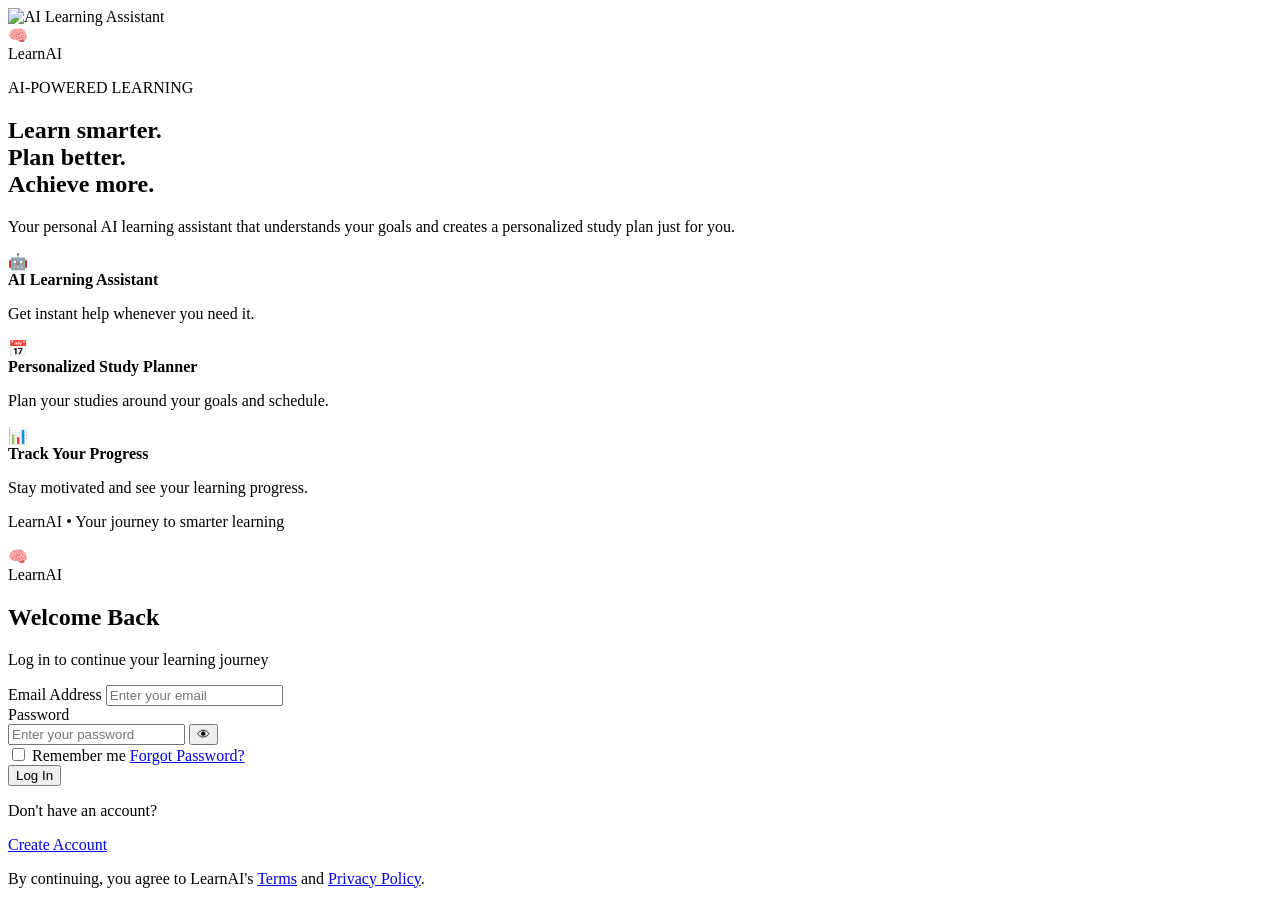
==== index.html @ 9902b04c "Frontend" ====
<!DOCTYPE html>
<html lang="en">

<head>

    <meta charset="UTF-8">

    <meta
        name="viewport"
        content="width=device-width, initial-scale=1.0"
    >

    <title>Login | LearnAI</title>

    <link rel="stylesheet" href="style.css">

</head>


<body>


<div class="login-page">


    <!-- =====================================
         LEFT IMAGE SECTION
    ====================================== -->

    <section class="image-section">


        <img
            src="images/ai-learning.jpg"
            alt="AI Learning Assistant"
            class="hero-image"
        >


        <!-- Image overlay -->

        <div class="image-overlay"></div>


        <!-- Content over image -->

        <div class="image-content">


            <!-- Logo -->

            <div class="brand">

                <div class="brand-icon">
                    🧠
                </div>

                <span>
                    Learn<span>AI</span>
                </span>

            </div>


            <!-- Main text -->

            <div class="hero-text">

                <p class="small-heading">
                    AI-POWERED LEARNING
                </p>


                <h1>

                    Learn smarter.
                    <br>

                    Plan better.
                    <br>

                    <span>Achieve more.</span>

                </h1>


                <p class="hero-description">

                    Your personal AI learning assistant
                    that understands your goals and creates
                    a personalized study plan just for you.

                </p>


                <!-- Features -->

                <div class="features">


                    <div class="feature">

                        <div class="feature-icon">
                            🤖
                        </div>

                        <div>

                            <strong>
                                AI Learning Assistant
                            </strong>

                            <p>
                                Get instant help whenever
                                you need it.
                            </p>

                        </div>

                    </div>



                    <div class="feature">

                        <div class="feature-icon">
                            📅
                        </div>

                        <div>

                            <strong>
                                Personalized Study Planner
                            </strong>

                            <p>
                                Plan your studies around
                                your goals and schedule.
                            </p>

                        </div>

                    </div>



                    <div class="feature">

                        <div class="feature-icon">
                            📊
                        </div>

                        <div>

                            <strong>
                                Track Your Progress
                            </strong>

                            <p>
                                Stay motivated and see
                                your learning progress.
                            </p>

                        </div>

                    </div>


                </div>

            </div>


            <!-- Bottom -->

            <p class="copyright">

                LearnAI • Your journey to smarter learning

            </p>


        </div>

    </section>



    <!-- =====================================
         RIGHT LOGIN SECTION
    ====================================== -->

    <section class="login-section">


        <div class="login-container">


            <!-- Mobile Logo -->

            <div class="mobile-brand">

                <div class="brand-icon">
                    🧠
                </div>

                <span>
                    Learn<span>AI</span>
                </span>

            </div>



            <!-- Heading -->

            <div class="login-heading">

                <h2>
                    Welcome Back
                </h2>


                <p>
                    Log in to continue your learning journey
                </p>

            </div>



            <!-- Login Form -->

            <form id="loginForm">


                <!-- EMAIL -->

                <div class="input-group">

                    <label for="loginEmail">
                        Email Address
                    </label>


                    <input
                        type="email"
                        id="loginEmail"
                        placeholder="Enter your email"
                        autocomplete="email"
                        required
                    >

                </div>



                <!-- PASSWORD -->

                <div class="input-group">

                    <label for="loginPassword">
                        Password
                    </label>


                    <div class="password-wrapper">

                        <input
                            type="password"
                            id="loginPassword"
                            placeholder="Enter your password"
                            autocomplete="current-password"
                            required
                        >


                        <button
                            type="button"
                            class="password-toggle"
                            onclick="togglePassword()"
                        >
                            👁
                        </button>

                    </div>

                </div>



                <!-- REMEMBER + FORGOT -->

                <div class="login-options">


                    <label class="remember">

                        <input
                            type="checkbox"
                            id="rememberMe"
                        >

                        <span>
                            Remember me
                        </span>

                    </label>


                    <a
                        href="forgot-password.html"
                        class="forgot-password"
                    >
                        Forgot Password?
                    </a>


                </div>



                <!-- LOGIN -->

                <button
                    type="submit"
                    class="login-button"
                >
                    Log In
                </button>


            </form>



            <!-- Message -->

            <div
                id="toast"
                class="toast"
            ></div>



            <!-- Register -->

            <div class="register-section">

                <p>
                    Don't have an account?
                </p>


                <a href="register.html">
                    Create Account
                </a>

            </div>



            <!-- Terms -->

            <p class="terms">

                By continuing, you agree to LearnAI's
                <a href="#">Terms</a>
                and
                <a href="#">Privacy Policy</a>.

            </p>


        </div>

    </section>


</div>



<script src="script.js"></script>

</body>

</html>
---- style.css ----
/* =========================================
   OR DIVIDER
========================================= */

.divider {

    display: flex;

    align-items: center;

    gap: 12px;

    margin: 24px 0;

}


.divider span {

    flex: 1;

    height: 1px;

    background: #e0e0e0;

}


.divider p {

    color: #8a8f94;

    font-size: 12px;

    font-weight: 600;

}


/* =========================================
   GOOGLE BUTTON
========================================= */

.google-btn {

    width: 100%;

    height: 52px;

    display: flex;

    align-items: center;

    justify-content: center;

    gap: 10px;

    border: 1px solid #d1d5db;

    border-radius: 5px;

    background: #ffffff;

    color: #2d2f31;

    font-size: 14px;

    font-weight: 600;

    cursor: pointer;

    transition: 0.2s;

}


.google-btn:hover {

    background: #f8f8f8;

    border-color: #aeb2b7;

}


.google-btn img {

    width: 20px;

    height: 20px;

}
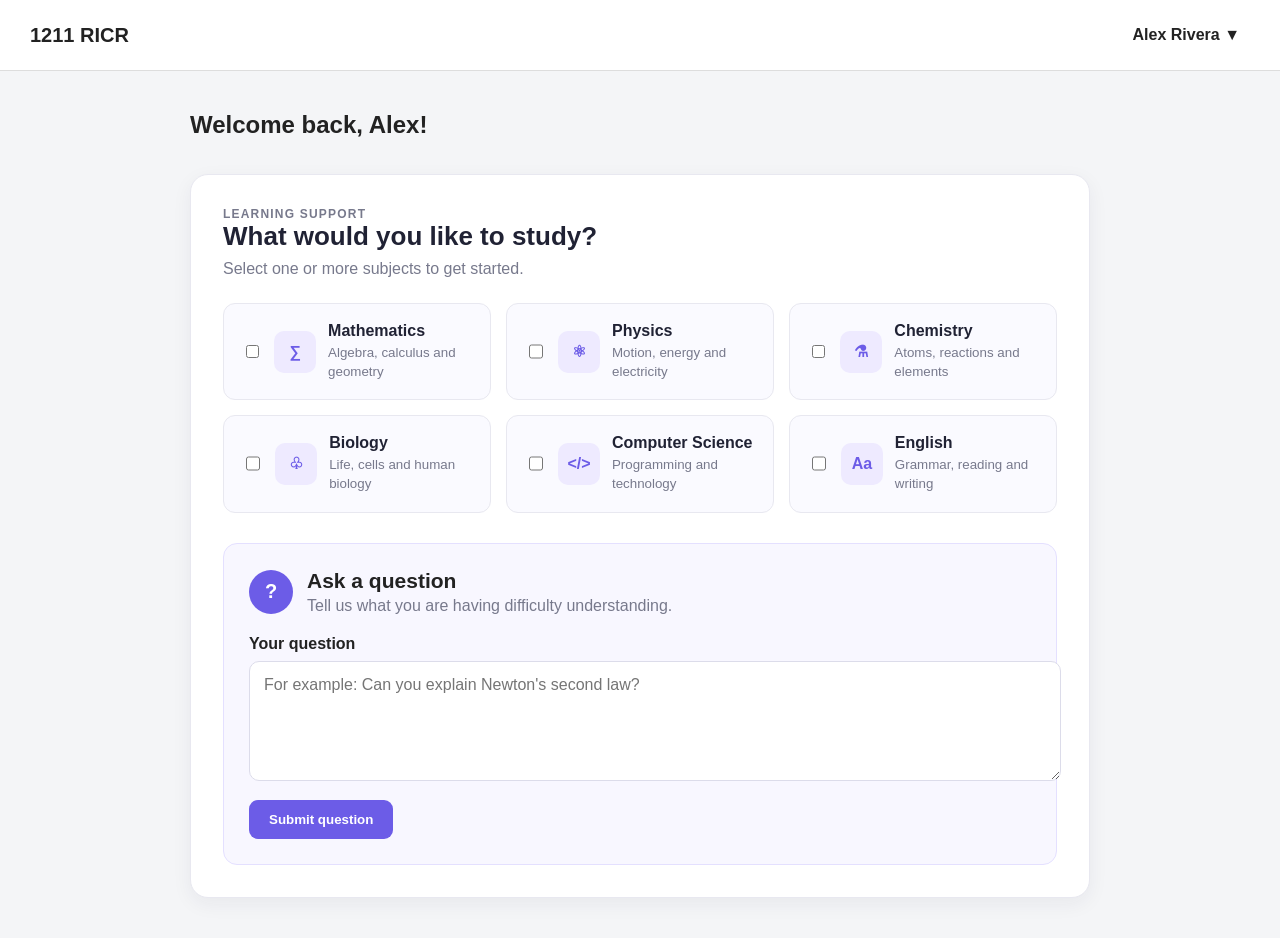
==== commit aa581510: "Add Dashboard" ====
--- a/index.html
+++ b/index.html
@@ -2,387 +2,130 @@
 <html lang="en">
 
 <head>
-
-    <meta charset="UTF-8">
-
-    <meta
-        name="viewport"
-        content="width=device-width, initial-scale=1.0"
-    >
-
-    <title>Login | LearnAI</title>
-
-    <link rel="stylesheet" href="style.css">
-
+  <meta charset="UTF-8">
+  <meta name="viewport" content="width=device-width, initial-scale=1.0">
+  <link rel="stylesheet" href="style.css">
+  <title>1211 RICR Dashboard</title>
 </head>
-
 
 <body>
 
+  <header>
+    <div class="logo">1211 RICR</div>
 
-<div class="login-page">
+    <details>
+      <summary>Alex Rivera ▼</summary>
 
+      <div class="profile-menu">
+        <a href="#">Add Profile</a>
+        <a href="#">Settings</a>
+        <a href="#">Log Out</a>
+      </div>
+    </details>
+  </header>
 
-    <!-- =====================================
-         LEFT IMAGE SECTION
-    ====================================== -->
+  <main>
+    <section class="welcome">
+      <h1>Welcome back, Alex!</h1>
+      <!-- <p>Here is a quick look at your team today.</p> -->
+    </section>
 
-    <section class="image-section">
+    <!-- Subject selection section -->
+    <section class="learning-section">
 
+      <div class="section-heading">
+        <p class="section-label">LEARNING SUPPORT</p>
+        <h2>What would you like to study?</h2>
+        <p>Select one or more subjects to get started.</p>
+      </div>
 
-        <img
-            src="images/ai-learning.jpg"
-            alt="AI Learning Assistant"
-            class="hero-image"
-        >
+      <form class="learning-form">
 
+        <!-- Subject options -->
+        <div class="subject-grid">
 
-        <!-- Image overlay -->
+          <label class="subject-card">
+            <input type="checkbox" name="subjects" value="Mathematics">
+            <span class="subject-icon">∑</span>
+            <span>
+              <strong>Mathematics</strong>
+              <small>Algebra, calculus and geometry</small>
+            </span>
+          </label>
 
-        <div class="image-overlay"></div>
+          <label class="subject-card">
+            <input type="checkbox" name="subjects" value="Physics">
+            <span class="subject-icon">⚛</span>
+            <span>
+              <strong>Physics</strong>
+              <small>Motion, energy and electricity</small>
+            </span>
+          </label>
 
+          <label class="subject-card">
+            <input type="checkbox" name="subjects" value="Chemistry">
+            <span class="subject-icon">⚗</span>
+            <span>
+              <strong>Chemistry</strong>
+              <small>Atoms, reactions and elements</small>
+            </span>
+          </label>
 
-        <!-- Content over image -->
+          <label class="subject-card">
+            <input type="checkbox" name="subjects" value="Biology">
+            <span class="subject-icon">♧</span>
+            <span>
+              <strong>Biology</strong>
+              <small>Life, cells and human biology</small>
+            </span>
+          </label>
 
-        <div class="image-content">
+          <label class="subject-card">
+            <input type="checkbox" name="subjects" value="Computer Science">
+            <span class="subject-icon">&lt;/&gt;</span>
+            <span>
+              <strong>Computer Science</strong>
+              <small>Programming and technology</small>
+            </span>
+          </label>
 
-
-            <!-- Logo -->
-
-            <div class="brand">
-
-                <div class="brand-icon">
-                    🧠
-                </div>
-
-                <span>
-                    Learn<span>AI</span>
-                </span>
-
-            </div>
-
-
-            <!-- Main text -->
-
-            <div class="hero-text">
-
-                <p class="small-heading">
-                    AI-POWERED LEARNING
-                </p>
-
-
-                <h1>
-
-                    Learn smarter.
-                    <br>
-
-                    Plan better.
-                    <br>
-
-                    <span>Achieve more.</span>
-
-                </h1>
-
-
-                <p class="hero-description">
-
-                    Your personal AI learning assistant
-                    that understands your goals and creates
-                    a personalized study plan just for you.
-
-                </p>
-
-
-                <!-- Features -->
-
-                <div class="features">
-
-
-                    <div class="feature">
-
-                        <div class="feature-icon">
-                            🤖
-                        </div>
-
-                        <div>
-
-                            <strong>
-                                AI Learning Assistant
-                            </strong>
-
-                            <p>
-                                Get instant help whenever
-                                you need it.
-                            </p>
-
-                        </div>
-
-                    </div>
-
-
-
-                    <div class="feature">
-
-                        <div class="feature-icon">
-                            📅
-                        </div>
-
-                        <div>
-
-                            <strong>
-                                Personalized Study Planner
-                            </strong>
-
-                            <p>
-                                Plan your studies around
-                                your goals and schedule.
-                            </p>
-
-                        </div>
-
-                    </div>
-
-
-
-                    <div class="feature">
-
-                        <div class="feature-icon">
-                            📊
-                        </div>
-
-                        <div>
-
-                            <strong>
-                                Track Your Progress
-                            </strong>
-
-                            <p>
-                                Stay motivated and see
-                                your learning progress.
-                            </p>
-
-                        </div>
-
-                    </div>
-
-
-                </div>
-
-            </div>
-
-
-            <!-- Bottom -->
-
-            <p class="copyright">
-
-                LearnAI • Your journey to smarter learning
-
-            </p>
-
+          <label class="subject-card">
+            <input type="checkbox" name="subjects" value="English">
+            <span class="subject-icon">Aa</span>
+            <span>
+              <strong>English</strong>
+              <small>Grammar, reading and writing</small>
+            </span>
+          </label>
 
         </div>
 
+        <!-- Question section -->
+        <div class="question-box">
+          <div class="question-heading">
+            <div class="question-icon">?</div>
+
+            <div>
+              <h2>Ask a question</h2>
+              <p>Tell us what you are having difficulty understanding.</p>
+            </div>
+          </div>
+
+          <label for="question">Your question</label>
+
+          <textarea id="question" name="question" rows="5"
+            placeholder="For example: Can you explain Newton's second law?" required></textarea>
+
+          <button class="ask-button" type="submit">
+            Submit question
+          </button>
+        </div>
+
+      </form>
     </section>
 
-
-
-    <!-- =====================================
-         RIGHT LOGIN SECTION
-    ====================================== -->
-
-    <section class="login-section">
-
-
-        <div class="login-container">
-
-
-            <!-- Mobile Logo -->
-
-            <div class="mobile-brand">
-
-                <div class="brand-icon">
-                    🧠
-                </div>
-
-                <span>
-                    Learn<span>AI</span>
-                </span>
-
-            </div>
-
-
-
-            <!-- Heading -->
-
-            <div class="login-heading">
-
-                <h2>
-                    Welcome Back
-                </h2>
-
-
-                <p>
-                    Log in to continue your learning journey
-                </p>
-
-            </div>
-
-
-
-            <!-- Login Form -->
-
-            <form id="loginForm">
-
-
-                <!-- EMAIL -->
-
-                <div class="input-group">
-
-                    <label for="loginEmail">
-                        Email Address
-                    </label>
-
-
-                    <input
-                        type="email"
-                        id="loginEmail"
-                        placeholder="Enter your email"
-                        autocomplete="email"
-                        required
-                    >
-
-                </div>
-
-
-
-                <!-- PASSWORD -->
-
-                <div class="input-group">
-
-                    <label for="loginPassword">
-                        Password
-                    </label>
-
-
-                    <div class="password-wrapper">
-
-                        <input
-                            type="password"
-                            id="loginPassword"
-                            placeholder="Enter your password"
-                            autocomplete="current-password"
-                            required
-                        >
-
-
-                        <button
-                            type="button"
-                            class="password-toggle"
-                            onclick="togglePassword()"
-                        >
-                            👁
-                        </button>
-
-                    </div>
-
-                </div>
-
-
-
-                <!-- REMEMBER + FORGOT -->
-
-                <div class="login-options">
-
-
-                    <label class="remember">
-
-                        <input
-                            type="checkbox"
-                            id="rememberMe"
-                        >
-
-                        <span>
-                            Remember me
-                        </span>
-
-                    </label>
-
-
-                    <a
-                        href="forgot-password.html"
-                        class="forgot-password"
-                    >
-                        Forgot Password?
-                    </a>
-
-
-                </div>
-
-
-
-                <!-- LOGIN -->
-
-                <button
-                    type="submit"
-                    class="login-button"
-                >
-                    Log In
-                </button>
-
-
-            </form>
-
-
-
-            <!-- Message -->
-
-            <div
-                id="toast"
-                class="toast"
-            ></div>
-
-
-
-            <!-- Register -->
-
-            <div class="register-section">
-
-                <p>
-                    Don't have an account?
-                </p>
-
-
-                <a href="register.html">
-                    Create Account
-                </a>
-
-            </div>
-
-
-
-            <!-- Terms -->
-
-            <p class="terms">
-
-                By continuing, you agree to LearnAI's
-                <a href="#">Terms</a>
-                and
-                <a href="#">Privacy Policy</a>.
-
-            </p>
-
-
-        </div>
-
-    </section>
-
-
-</div>
-
-
-
+  </main>
 <script src="script.js"></script>
-
 </body>
 
 </html>
--- a/style.css
+++ b/style.css
@@ -1,92 +1,266 @@
-/* =========================================
-   OR DIVIDER
-========================================= */
-
-.divider {
-
-    display: flex;
-
-    align-items: center;
-
-    gap: 12px;
-
-    margin: 24px 0;
-
-}
-
-
-.divider span {
-
-    flex: 1;
-
-    height: 1px;
-
-    background: #e0e0e0;
-
-}
-
-
-.divider p {
-
-    color: #8a8f94;
-
-    font-size: 12px;
-
-    font-weight: 600;
-
-}
-
-
-/* =========================================
-   GOOGLE BUTTON
-========================================= */
-
-.google-btn {
-
+
+    body {
+      margin: 0;
+      font-family: Arial, sans-serif;
+      color: #222;
+      background-color: #f4f5f7;
+    }
+
+    /* Header */
+    header {
+      display: flex;
+      justify-content: space-between;
+      align-items: center;
+      padding: 16px 30px;
+      background-color: white;
+      border-bottom: 1px solid #ddd;
+    }
+
+    .logo {
+      font-size: 20px;
+      font-weight: bold;
+    }
+
+    /* Profile dropdown */
+    details {
+      position: relative;
+    }
+
+    summary {
+      padding: 10px;
+      cursor: pointer;
+      font-weight: bold;
+      list-style: none;
+    }
+
+    .profile-menu {
+      position: absolute;
+      top: 45px;
+      right: 0;
+      width: 180px;
+      padding: 8px;
+      background-color: white;
+      border: 1px solid #ddd;
+      border-radius: 8px;
+      box-shadow: 0 5px 15px rgba(0, 0, 0, 0.1);
+    }
+
+    .profile-menu a {
+      display: block;
+      padding: 10px;
+      color: #222;
+      text-decoration: none;
+      border-radius: 5px;
+    }
+
+    .profile-menu a:hover {
+      background-color: #f0f0f0;
+    }
+
+    /* Main content */
+    main {
+      max-width: 900px;
+      margin: 40px auto;
+      padding: 0 20px;
+    }
+
+    .welcome {
+      margin-bottom: 30px;
+    }
+
+    .welcome h1 {
+      margin-bottom: 5px;
+    }
+
+.learning-section {
+  margin-top: 35px;
+  padding: 32px;
+  background-color: white;
+  border: 1px solid #e8e8f0;
+  border-radius: 18px;
+  box-shadow: 0 6px 20px rgba(31, 32, 60, 0.06);
+}
+
+.section-heading {
+  margin-bottom: 25px;
+}
+
+.section-label {
+  margin: 0 0 8px;
+  color: #6c5ce7;
+  font-size: 12px;
+  font-weight: bold;
+  letter-spacing: 1.2px;
+}
+
+.section-heading h2 {
+  margin: 0 0 8px;
+  color: #202234;
+  font-size: 26px;
+}
+
+.section-heading p {
+  margin: 0;
+  color: #77798c;
+}
+
+/* Subject cards */
+
+.subject-grid {
+  display: grid;
+  grid-template-columns: repeat(3, 1fr);
+  gap: 15px;
+}
+
+.subject-card {
+  display: flex;
+  align-items: center;
+  gap: 12px;
+  padding: 18px;
+  cursor: pointer;
+  background-color: #fafaff;
+  border: 1px solid #e8e8f0;
+  border-radius: 12px;
+  transition: 0.2s;
+}
+
+.subject-card:hover {
+  border-color: #6c5ce7;
+  transform: translateY(-2px);
+  box-shadow: 0 6px 15px rgba(108, 92, 231, 0.1);
+}
+
+.subject-card input {
+  width: 17px;
+  height: 17px;
+  accent-color: #6c5ce7;
+}
+
+.subject-icon {
+  width: 42px;
+  height: 42px;
+  display: grid;
+  place-items: center;
+  flex-shrink: 0;
+  color: #6c5ce7;
+  font-weight: bold;
+  background-color: #eeeaff;
+  border-radius: 10px;
+}
+
+.subject-card strong,
+.subject-card small {
+  display: block;
+}
+
+.subject-card strong {
+  margin-bottom: 4px;
+  color: #202234;
+}
+
+.subject-card small {
+  color: #77798c;
+  line-height: 1.4;
+}
+
+/* Question area */
+
+.question-box {
+  margin-top: 30px;
+  padding: 25px;
+  background-color: #f8f7ff;
+  border: 1px solid #e4e0ff;
+  border-radius: 14px;
+}
+
+.question-heading {
+  display: flex;
+  align-items: center;
+  gap: 14px;
+  margin-bottom: 20px;
+}
+
+.question-icon {
+  width: 44px;
+  height: 44px;
+  display: grid;
+  place-items: center;
+  color: white;
+  font-size: 20px;
+  font-weight: bold;
+  background-color: #6c5ce7;
+  border-radius: 50%;
+}
+
+.question-heading h2 {
+  margin: 0 0 4px;
+  font-size: 21px;
+}
+
+.question-heading p {
+  margin: 0;
+  color: #77798c;
+}
+
+.question-box label {
+  display: block;
+  margin-bottom: 8px;
+  font-weight: bold;
+}
+
+.question-box textarea {
+  width: 100%;
+  padding: 14px;
+  font: inherit;
+  resize: vertical;
+  background-color: white;
+  border: 1px solid #dcdcea;
+  border-radius: 10px;
+  outline: none;
+}
+
+.question-box textarea:focus {
+  border-color: #6c5ce7;
+  box-shadow: 0 0 0 3px rgba(108, 92, 231, 0.12);
+}
+
+.ask-button {
+  margin-top: 15px;
+  padding: 12px 20px;
+  color: white;
+  font-weight: bold;
+  cursor: pointer;
+  background-color: #6c5ce7;
+  border: none;
+  border-radius: 9px;
+}
+
+.ask-button:hover {
+  background-color: #5947d5;
+}
+
+/* Tablet */
+
+@media (max-width: 900px) {
+  .subject-grid {
+    grid-template-columns: repeat(2, 1fr);
+  }
+}
+
+/* Mobile */
+
+@media (max-width: 600px) {
+  .learning-section {
+    padding: 20px;
+  }
+
+  .subject-grid {
+    grid-template-columns: 1fr;
+  }
+
+  .ask-button {
     width: 100%;
-
-    height: 52px;
-
-    display: flex;
-
-    align-items: center;
-
-    justify-content: center;
-
-    gap: 10px;
-
-    border: 1px solid #d1d5db;
-
-    border-radius: 5px;
-
-    background: #ffffff;
-
-    color: #2d2f31;
-
-    font-size: 14px;
-
-    font-weight: 600;
-
-    cursor: pointer;
-
-    transition: 0.2s;
-
-}
-
-
-.google-btn:hover {
-
-    background: #f8f8f8;
-
-    border-color: #aeb2b7;
-
-}
-
-
-.google-btn img {
-
-    width: 20px;
-
-    height: 20px;
-
-}+  }
+}
+
+    
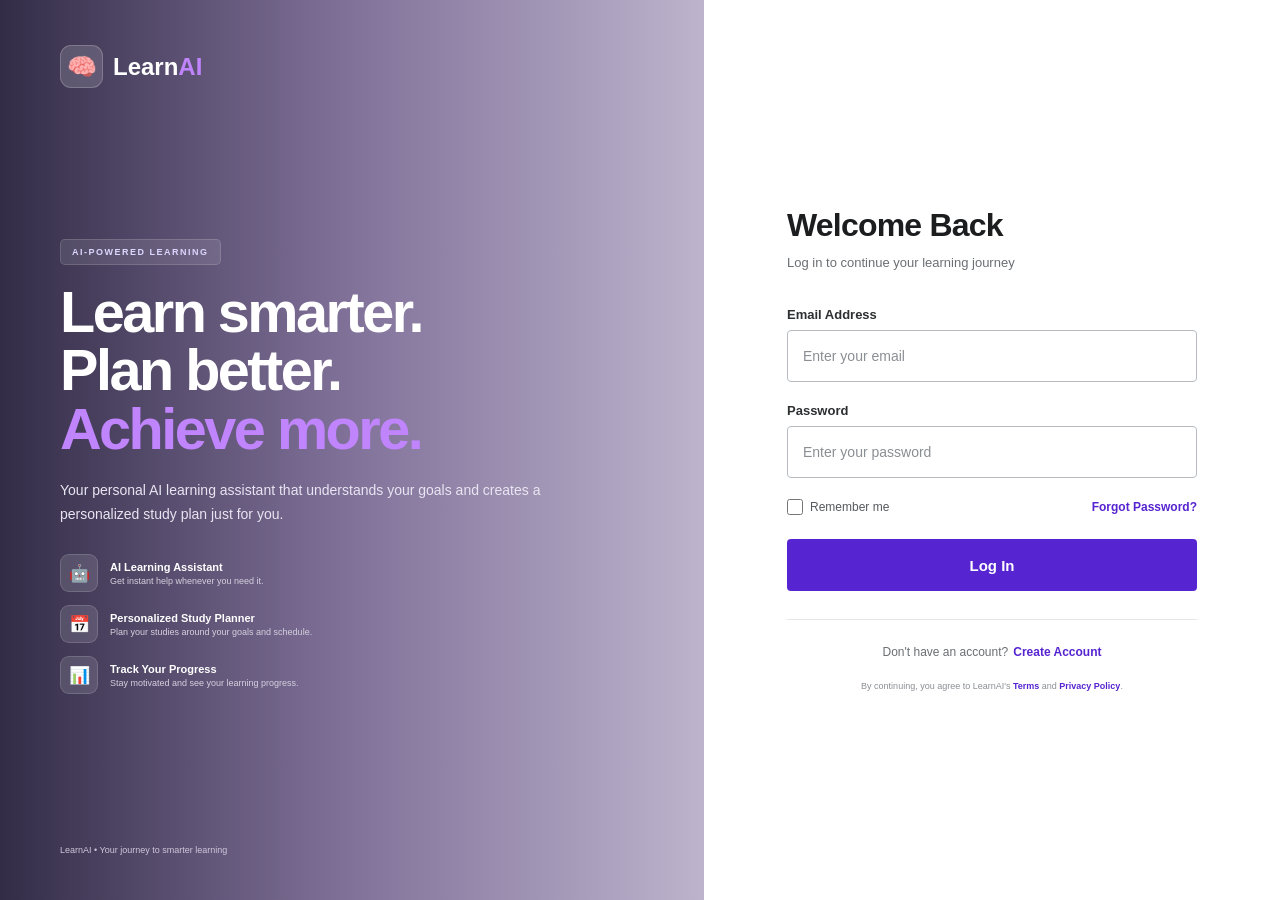
==== commit 3a2fef2e: "Update index.html" ====
--- a/index.html
+++ b/index.html
@@ -2,130 +2,387 @@
 <html lang="en">
 
 <head>
-  <meta charset="UTF-8">
-  <meta name="viewport" content="width=device-width, initial-scale=1.0">
-  <link rel="stylesheet" href="style.css">
-  <title>1211 RICR Dashboard</title>
+
+    <meta charset="UTF-8">
+
+    <meta
+        name="viewport"
+        content="width=device-width, initial-scale=1.0"
+    >
+
+    <title>Login | LearnAI</title>
+
+    <link rel="stylesheet" href="style.css">
+
 </head>
 
+
 <body>
 
-  <header>
-    <div class="logo">1211 RICR</div>
-
-    <details>
-      <summary>Alex Rivera ▼</summary>
-
-      <div class="profile-menu">
-        <a href="#">Add Profile</a>
-        <a href="#">Settings</a>
-        <a href="#">Log Out</a>
-      </div>
-    </details>
-  </header>
-
-  <main>
-    <section class="welcome">
-      <h1>Welcome back, Alex!</h1>
-      <!-- <p>Here is a quick look at your team today.</p> -->
+
+<div class="login-page">
+
+
+    <!-- =====================================
+         LEFT IMAGE SECTION
+    ====================================== -->
+
+    <section class="image-section">
+
+
+        <!-- <img
+            src="images/ai-learning.jpg"
+            alt="AI Learning Assistant"
+            class="hero-image"
+        > -->
+
+
+        <!-- Image overlay -->
+
+        <div class="image-overlay"></div>
+
+
+        <!-- Content over image -->
+
+        <div class="image-content">
+
+
+            <!-- Logo -->
+
+            <div class="brand">
+
+                <div class="brand-icon">
+                    🧠
+                </div>
+
+                <span>
+                    Learn<span>AI</span>
+                </span>
+
+            </div>
+
+
+            <!-- Main text -->
+
+            <div class="hero-text">
+
+                <p class="small-heading">
+                    AI-POWERED LEARNING
+                </p>
+
+
+                <h1>
+
+                    Learn smarter.
+                    <br>
+
+                    Plan better.
+                    <br>
+
+                    <span>Achieve more.</span>
+
+                </h1>
+
+
+                <p class="hero-description">
+
+                    Your personal AI learning assistant
+                    that understands your goals and creates
+                    a personalized study plan just for you.
+
+                </p>
+
+
+                <!-- Features -->
+
+                <div class="features">
+
+
+                    <div class="feature">
+
+                        <div class="feature-icon">
+                            🤖
+                        </div>
+
+                        <div>
+
+                            <strong>
+                                AI Learning Assistant
+                            </strong>
+
+                            <p>
+                                Get instant help whenever
+                                you need it.
+                            </p>
+
+                        </div>
+
+                    </div>
+
+
+
+                    <div class="feature">
+
+                        <div class="feature-icon">
+                            📅
+                        </div>
+
+                        <div>
+
+                            <strong>
+                                Personalized Study Planner
+                            </strong>
+
+                            <p>
+                                Plan your studies around
+                                your goals and schedule.
+                            </p>
+
+                        </div>
+
+                    </div>
+
+
+
+                    <div class="feature">
+
+                        <div class="feature-icon">
+                            📊
+                        </div>
+
+                        <div>
+
+                            <strong>
+                                Track Your Progress
+                            </strong>
+
+                            <p>
+                                Stay motivated and see
+                                your learning progress.
+                            </p>
+
+                        </div>
+
+                    </div>
+
+
+                </div>
+
+            </div>
+
+
+            <!-- Bottom -->
+
+            <p class="copyright">
+
+                LearnAI • Your journey to smarter learning
+
+            </p>
+
+
+        </div>
+
     </section>
 
-    <!-- Subject selection section -->
-    <section class="learning-section">
-
-      <div class="section-heading">
-        <p class="section-label">LEARNING SUPPORT</p>
-        <h2>What would you like to study?</h2>
-        <p>Select one or more subjects to get started.</p>
-      </div>
-
-      <form class="learning-form">
-
-        <!-- Subject options -->
-        <div class="subject-grid">
-
-          <label class="subject-card">
-            <input type="checkbox" name="subjects" value="Mathematics">
-            <span class="subject-icon">∑</span>
-            <span>
-              <strong>Mathematics</strong>
-              <small>Algebra, calculus and geometry</small>
-            </span>
-          </label>
-
-          <label class="subject-card">
-            <input type="checkbox" name="subjects" value="Physics">
-            <span class="subject-icon">⚛</span>
-            <span>
-              <strong>Physics</strong>
-              <small>Motion, energy and electricity</small>
-            </span>
-          </label>
-
-          <label class="subject-card">
-            <input type="checkbox" name="subjects" value="Chemistry">
-            <span class="subject-icon">⚗</span>
-            <span>
-              <strong>Chemistry</strong>
-              <small>Atoms, reactions and elements</small>
-            </span>
-          </label>
-
-          <label class="subject-card">
-            <input type="checkbox" name="subjects" value="Biology">
-            <span class="subject-icon">♧</span>
-            <span>
-              <strong>Biology</strong>
-              <small>Life, cells and human biology</small>
-            </span>
-          </label>
-
-          <label class="subject-card">
-            <input type="checkbox" name="subjects" value="Computer Science">
-            <span class="subject-icon">&lt;/&gt;</span>
-            <span>
-              <strong>Computer Science</strong>
-              <small>Programming and technology</small>
-            </span>
-          </label>
-
-          <label class="subject-card">
-            <input type="checkbox" name="subjects" value="English">
-            <span class="subject-icon">Aa</span>
-            <span>
-              <strong>English</strong>
-              <small>Grammar, reading and writing</small>
-            </span>
-          </label>
+
+
+    <!-- =====================================
+         RIGHT LOGIN SECTION
+    ====================================== -->
+
+    <section class="login-section">
+
+
+        <div class="login-container">
+
+
+            <!-- Mobile Logo -->
+
+            <div class="mobile-brand">
+
+                <div class="brand-icon">
+                    🧠
+                </div>
+
+                <span>
+                    Learn<span>AI</span>
+                </span>
+
+            </div>
+
+
+
+            <!-- Heading -->
+
+            <div class="login-heading">
+
+                <h2>
+                    Welcome Back
+                </h2>
+
+
+                <p>
+                    Log in to continue your learning journey
+                </p>
+
+            </div>
+
+
+
+            <!-- Login Form -->
+
+            <form id="loginForm">
+
+
+                <!-- EMAIL -->
+
+                <div class="input-group">
+
+                    <label for="loginEmail">
+                        Email Address
+                    </label>
+
+
+                    <input
+                        type="email"
+                        id="loginEmail"
+                        placeholder="Enter your email"
+                        autocomplete="email"
+                        required
+                    >
+
+                </div>
+
+
+
+                <!-- PASSWORD -->
+
+                <div class="input-group">
+
+                    <label for="loginPassword">
+                        Password
+                    </label>
+
+
+                    <div class="password-wrapper">
+
+                        <input
+                            type="password"
+                            id="loginPassword"
+                            placeholder="Enter your password"
+                            autocomplete="current-password"
+                            required
+                        >
+
+
+                        <button
+                            type="button"
+                            class="password-toggle"
+                            onclick="togglePassword()"
+                        >
+                            
+                        </button>
+
+                    </div>
+
+                </div>
+
+
+
+                <!-- REMEMBER + FORGOT -->
+
+                <div class="login-options">
+
+
+                    <label class="remember">
+
+                        <input
+                            type="checkbox"
+                            id="rememberMe"
+                        >
+
+                        <span>
+                            Remember me
+                        </span>
+
+                    </label>
+
+
+                    <a
+                        href="forgot-password.html"
+                        class="forgot-password"
+                    >
+                        Forgot Password?
+                    </a>
+
+
+                </div>
+
+
+
+                <!-- LOGIN -->
+
+                <button
+                    type="submit"
+                    class="login-button"
+                >
+                    Log In
+                </button>
+
+
+            </form>
+
+
+
+            <!-- Message -->
+
+            <div
+                id="toast"
+                class="toast"
+            ></div>
+
+
+
+            <!-- Register -->
+
+            <div class="register-section">
+
+                <p>
+                    Don't have an account?
+                </p>
+
+
+                <a href="register.html">
+                    Create Account
+                </a>
+
+            </div>
+
+
+
+            <!-- Terms -->
+
+            <p class="terms">
+
+                By continuing, you agree to LearnAI's
+                <a href="#">Terms</a>
+                and
+                <a href="#">Privacy Policy</a>.
+
+            </p>
+
 
         </div>
 
-        <!-- Question section -->
-        <div class="question-box">
-          <div class="question-heading">
-            <div class="question-icon">?</div>
-
-            <div>
-              <h2>Ask a question</h2>
-              <p>Tell us what you are having difficulty understanding.</p>
-            </div>
-          </div>
-
-          <label for="question">Your question</label>
-
-          <textarea id="question" name="question" rows="5"
-            placeholder="For example: Can you explain Newton's second law?" required></textarea>
-
-          <button class="ask-button" type="submit">
-            Submit question
-          </button>
-        </div>
-
-      </form>
     </section>
 
-  </main>
+
+</div>
+
+
+
 <script src="script.js"></script>
+
 </body>
 
 </html>
--- a/style.css
+++ b/style.css
@@ -1,266 +1,943 @@
-
-    body {
-      margin: 0;
-      font-family: Arial, sans-serif;
-      color: #222;
-      background-color: #f4f5f7;
-    }
-
-    /* Header */
-    header {
-      display: flex;
-      justify-content: space-between;
-      align-items: center;
-      padding: 16px 30px;
-      background-color: white;
-      border-bottom: 1px solid #ddd;
-    }
-
-    .logo {
-      font-size: 20px;
-      font-weight: bold;
-    }
-
-    /* Profile dropdown */
-    details {
-      position: relative;
-    }
-
-    summary {
-      padding: 10px;
-      cursor: pointer;
-      font-weight: bold;
-      list-style: none;
-    }
-
-    .profile-menu {
-      position: absolute;
-      top: 45px;
-      right: 0;
-      width: 180px;
-      padding: 8px;
-      background-color: white;
-      border: 1px solid #ddd;
-      border-radius: 8px;
-      box-shadow: 0 5px 15px rgba(0, 0, 0, 0.1);
-    }
-
-    .profile-menu a {
-      display: block;
-      padding: 10px;
-      color: #222;
-      text-decoration: none;
-      border-radius: 5px;
-    }
-
-    .profile-menu a:hover {
-      background-color: #f0f0f0;
-    }
-
-    /* Main content */
-    main {
-      max-width: 900px;
-      margin: 40px auto;
-      padding: 0 20px;
-    }
-
-    .welcome {
-      margin-bottom: 30px;
-    }
-
-    .welcome h1 {
-      margin-bottom: 5px;
-    }
-
-.learning-section {
-  margin-top: 35px;
-  padding: 32px;
-  background-color: white;
-  border: 1px solid #e8e8f0;
-  border-radius: 18px;
-  box-shadow: 0 6px 20px rgba(31, 32, 60, 0.06);
-}
-
-.section-heading {
-  margin-bottom: 25px;
-}
-
-.section-label {
-  margin: 0 0 8px;
-  color: #6c5ce7;
-  font-size: 12px;
-  font-weight: bold;
-  letter-spacing: 1.2px;
-}
-
-.section-heading h2 {
-  margin: 0 0 8px;
-  color: #202234;
-  font-size: 26px;
-}
-
-.section-heading p {
-  margin: 0;
-  color: #77798c;
-}
-
-/* Subject cards */
-
-.subject-grid {
-  display: grid;
-  grid-template-columns: repeat(3, 1fr);
-  gap: 15px;
-}
-
-.subject-card {
-  display: flex;
-  align-items: center;
-  gap: 12px;
-  padding: 18px;
-  cursor: pointer;
-  background-color: #fafaff;
-  border: 1px solid #e8e8f0;
-  border-radius: 12px;
-  transition: 0.2s;
-}
-
-.subject-card:hover {
-  border-color: #6c5ce7;
-  transform: translateY(-2px);
-  box-shadow: 0 6px 15px rgba(108, 92, 231, 0.1);
-}
-
-.subject-card input {
-  width: 17px;
-  height: 17px;
-  accent-color: #6c5ce7;
-}
-
-.subject-icon {
-  width: 42px;
-  height: 42px;
-  display: grid;
-  place-items: center;
-  flex-shrink: 0;
-  color: #6c5ce7;
-  font-weight: bold;
-  background-color: #eeeaff;
-  border-radius: 10px;
-}
-
-.subject-card strong,
-.subject-card small {
-  display: block;
-}
-
-.subject-card strong {
-  margin-bottom: 4px;
-  color: #202234;
-}
-
-.subject-card small {
-  color: #77798c;
-  line-height: 1.4;
-}
-
-/* Question area */
-
-.question-box {
-  margin-top: 30px;
-  padding: 25px;
-  background-color: #f8f7ff;
-  border: 1px solid #e4e0ff;
-  border-radius: 14px;
-}
-
-.question-heading {
-  display: flex;
-  align-items: center;
-  gap: 14px;
-  margin-bottom: 20px;
-}
-
-.question-icon {
-  width: 44px;
-  height: 44px;
-  display: grid;
-  place-items: center;
-  color: white;
-  font-size: 20px;
-  font-weight: bold;
-  background-color: #6c5ce7;
-  border-radius: 50%;
-}
-
-.question-heading h2 {
-  margin: 0 0 4px;
-  font-size: 21px;
-}
-
-.question-heading p {
-  margin: 0;
-  color: #77798c;
-}
-
-.question-box label {
-  display: block;
-  margin-bottom: 8px;
-  font-weight: bold;
-}
-
-.question-box textarea {
-  width: 100%;
-  padding: 14px;
-  font: inherit;
-  resize: vertical;
-  background-color: white;
-  border: 1px solid #dcdcea;
-  border-radius: 10px;
-  outline: none;
-}
-
-.question-box textarea:focus {
-  border-color: #6c5ce7;
-  box-shadow: 0 0 0 3px rgba(108, 92, 231, 0.12);
-}
-
-.ask-button {
-  margin-top: 15px;
-  padding: 12px 20px;
-  color: white;
-  font-weight: bold;
-  cursor: pointer;
-  background-color: #6c5ce7;
-  border: none;
-  border-radius: 9px;
-}
-
-.ask-button:hover {
-  background-color: #5947d5;
-}
-
-/* Tablet */
+/* =========================================
+   RESET
+========================================= */
+
+* {
+    margin: 0;
+    padding: 0;
+    box-sizing: border-box;
+}
+
+
+html,
+body {
+    width: 100%;
+    min-height: 100%;
+}
+
+
+body {
+
+    font-family:
+        Arial,
+        Helvetica,
+        sans-serif;
+
+    color: #1c1d1f;
+
+    background: #ffffff;
+
+}
+
+
+a {
+    text-decoration: none;
+}
+
+
+/* =========================================
+   MAIN PAGE
+========================================= */
+
+.login-page {
+
+    min-height: 100vh;
+
+    display: grid;
+
+    grid-template-columns: 55% 45%;
+
+}
+
+
+/* =========================================
+   LEFT IMAGE
+========================================= */
+
+.image-section {
+
+    position: relative;
+
+    min-height: 100vh;
+
+    overflow: hidden;
+
+}
+
+
+.hero-image {
+
+    position: absolute;
+
+    inset: 0;
+
+    width: 100%;
+
+    height: 100%;
+
+    object-fit: cover;
+
+}
+
+
+/* =========================================
+   IMAGE OVERLAY
+========================================= */
+
+.image-overlay {
+
+    position: absolute;
+
+    inset: 0;
+
+    background:
+        linear-gradient(
+            90deg,
+            rgba(22, 15, 45, 0.88),
+            rgba(52, 27, 92, 0.62),
+            rgba(65, 39, 110, 0.35)
+        );
+
+}
+
+
+/* =========================================
+   IMAGE CONTENT
+========================================= */
+
+.image-content {
+
+    position: relative;
+
+    z-index: 2;
+
+    min-height: 100vh;
+
+    padding: 45px 60px;
+
+    display: flex;
+
+    flex-direction: column;
+
+    justify-content: space-between;
+
+}
+
+
+/* =========================================
+   BRAND
+========================================= */
+
+.brand {
+
+    display: flex;
+
+    align-items: center;
+
+    gap: 10px;
+
+    color: white;
+
+    font-size: 24px;
+
+    font-weight: 800;
+
+}
+
+
+.brand span span {
+
+    color: #c084fc;
+
+}
+
+
+.brand-icon {
+
+    width: 43px;
+
+    height: 43px;
+
+    display: flex;
+
+    align-items: center;
+
+    justify-content: center;
+
+    background: rgba(255,255,255,0.15);
+
+    border:
+        1px solid
+        rgba(255,255,255,0.2);
+
+    border-radius: 11px;
+
+    backdrop-filter: blur(8px);
+
+}
+
+
+/* =========================================
+   HERO TEXT
+========================================= */
+
+.hero-text {
+
+    max-width: 620px;
+
+}
+
+
+.small-heading {
+
+    display: inline-block;
+
+    margin-bottom: 18px;
+
+    padding: 7px 11px;
+
+    color: #ddd6fe;
+
+    background:
+        rgba(255,255,255,0.10);
+
+    border:
+        1px solid
+        rgba(255,255,255,0.14);
+
+    border-radius: 5px;
+
+    font-size: 9px;
+
+    font-weight: 800;
+
+    letter-spacing: 1.5px;
+
+}
+
+
+.hero-text h1 {
+
+    margin-bottom: 20px;
+
+    color: white;
+
+    font-size:
+        clamp(40px, 4.5vw, 65px);
+
+    line-height: 1.02;
+
+    letter-spacing: -2.5px;
+
+}
+
+
+.hero-text h1 span {
+
+    color: #c084fc;
+
+}
+
+
+.hero-description {
+
+    max-width: 520px;
+
+    margin-bottom: 28px;
+
+    color: #e9e5f2;
+
+    font-size: 14px;
+
+    line-height: 1.7;
+
+}
+
+
+/* =========================================
+   FEATURES
+========================================= */
+
+.features {
+
+    display: flex;
+
+    flex-direction: column;
+
+    gap: 13px;
+
+}
+
+
+.feature {
+
+    display: flex;
+
+    align-items: center;
+
+    gap: 12px;
+
+}
+
+
+.feature-icon {
+
+    width: 38px;
+
+    height: 38px;
+
+    flex-shrink: 0;
+
+    display: flex;
+
+    align-items: center;
+
+    justify-content: center;
+
+    background:
+        rgba(255,255,255,0.12);
+
+    border:
+        1px solid
+        rgba(255,255,255,0.15);
+
+    border-radius: 9px;
+
+    font-size: 17px;
+
+}
+
+
+.feature strong {
+
+    display: block;
+
+    margin-bottom: 3px;
+
+    color: white;
+
+    font-size: 11px;
+
+}
+
+
+.feature p {
+
+    color: #d6d1df;
+
+    font-size: 9px;
+
+}
+
+
+/* =========================================
+   COPYRIGHT
+========================================= */
+
+.copyright {
+
+    color: #cfc8dc;
+
+    font-size: 9px;
+
+}
+
+
+/* =========================================
+   RIGHT SECTION
+========================================= */
+
+.login-section {
+
+    min-height: 100vh;
+
+    display: flex;
+
+    align-items: center;
+
+    justify-content: center;
+
+    padding: 50px;
+
+    background: #ffffff;
+
+}
+
+
+.login-container {
+
+    width: 100%;
+
+    max-width: 410px;
+
+}
+
+
+/* =========================================
+   MOBILE BRAND
+========================================= */
+
+.mobile-brand {
+
+    display: none;
+
+}
+
+
+/* =========================================
+   LOGIN HEADING
+========================================= */
+
+.login-heading {
+
+    margin-bottom: 35px;
+
+}
+
+
+.login-heading h2 {
+
+    margin-bottom: 9px;
+
+    color: #1c1d1f;
+
+    font-size: 32px;
+
+    font-weight: 700;
+
+    letter-spacing: -0.8px;
+
+}
+
+
+.login-heading p {
+
+    color: #6a6f73;
+
+    font-size: 13px;
+
+    line-height: 1.5;
+
+}
+
+
+/* =========================================
+   INPUT GROUP
+========================================= */
+
+.input-group {
+
+    margin-bottom: 21px;
+
+}
+
+
+.input-group label {
+
+    display: block;
+
+    margin-bottom: 8px;
+
+    color: #2d2f31;
+
+    font-size: 13px;
+
+    font-weight: 700;
+
+}
+
+
+.input-group input {
+
+    width: 100%;
+
+    height: 52px;
+
+    padding: 0 15px;
+
+    border:
+        1px solid #b8bcc1;
+
+    border-radius: 4px;
+
+    outline: none;
+
+    color: #1c1d1f;
+
+    background: #ffffff;
+
+    font-size: 14px;
+
+    transition: 0.2s;
+
+}
+
+
+.input-group input::placeholder {
+
+    color: #8a8f94;
+
+}
+
+
+.input-group input:focus {
+
+    border-color: #5624d0;
+
+    box-shadow:
+        0 0 0 2px
+        rgba(86,36,208,0.12);
+
+}
+
+
+/* =========================================
+   PASSWORD
+========================================= */
+
+.password-wrapper {
+
+    position: relative;
+
+}
+
+
+.password-wrapper input {
+
+    padding-right: 50px;
+
+}
+
+
+.password-toggle {
+
+    position: absolute;
+
+    right: 13px;
+
+    top: 50%;
+
+    transform:
+        translateY(-50%);
+
+    border: none;
+
+    background: transparent;
+
+    cursor: pointer;
+
+    font-size: 16px;
+
+}
+
+
+/* =========================================
+   REMEMBER + FORGOT
+========================================= */
+
+.login-options {
+
+    display: flex;
+
+    align-items: center;
+
+    justify-content: space-between;
+
+    margin-top: 2px;
+
+    margin-bottom: 24px;
+
+}
+
+
+.remember {
+
+    display: flex;
+
+    align-items: center;
+
+    gap: 7px;
+
+    color: #55595d;
+
+    font-size: 12px;
+
+    cursor: pointer;
+
+}
+
+
+.remember input {
+
+    width: 16px;
+
+    height: 16px;
+
+    cursor: pointer;
+
+    accent-color: #5624d0;
+
+}
+
+
+.forgot-password {
+
+    color: #5624d0;
+
+    font-size: 12px;
+
+    font-weight: 700;
+
+}
+
+
+.forgot-password:hover {
+
+    text-decoration: underline;
+
+}
+
+
+/* =========================================
+   LOGIN BUTTON
+========================================= */
+
+.login-button {
+
+    width: 100%;
+
+    height: 52px;
+
+    border: none;
+
+    border-radius: 4px;
+
+    color: white;
+
+    background: #5624d0;
+
+    font-size: 15px;
+
+    font-weight: 700;
+
+    cursor: pointer;
+
+    transition: 0.2s;
+
+}
+
+
+.login-button:hover {
+
+    background: #401b9c;
+
+}
+
+
+.login-button:active {
+
+    transform: scale(0.99);
+
+}
+
+
+/* =========================================
+   TOAST
+========================================= */
+
+.toast {
+
+    display: none;
+
+    margin-top: 15px;
+
+    padding: 10px;
+
+    border-radius: 4px;
+
+    text-align: center;
+
+    font-size: 12px;
+
+}
+
+
+.toast.success {
+
+    display: block;
+
+    color: #166534;
+
+    background: #f0fdf4;
+
+}
+
+
+.toast.error {
+
+    display: block;
+
+    color: #b91c1c;
+
+    background: #fef2f2;
+
+}
+
+
+/* =========================================
+   REGISTER
+========================================= */
+
+.register-section {
+
+    display: flex;
+
+    align-items: center;
+
+    justify-content: center;
+
+    gap: 5px;
+
+    margin-top: 28px;
+
+    padding-top: 25px;
+
+    border-top:
+        1px solid #e5e7eb;
+
+}
+
+
+.register-section p {
+
+    color: #6a6f73;
+
+    font-size: 12px;
+
+}
+
+
+.register-section a {
+
+    color: #5624d0;
+
+    font-size: 12px;
+
+    font-weight: 700;
+
+}
+
+
+.register-section a:hover {
+
+    text-decoration: underline;
+
+}
+
+
+/* =========================================
+   TERMS
+========================================= */
+
+.terms {
+
+    margin-top: 20px;
+
+    color: #8a8f94;
+
+    text-align: center;
+
+    font-size: 9px;
+
+    line-height: 1.6;
+
+}
+
+
+.terms a {
+
+    color: #5624d0;
+
+    font-weight: 600;
+
+}
+
+
+/* =========================================
+   TABLET
+========================================= */
 
 @media (max-width: 900px) {
-  .subject-grid {
-    grid-template-columns: repeat(2, 1fr);
-  }
-}
-
-/* Mobile */
-
-@media (max-width: 600px) {
-  .learning-section {
-    padding: 20px;
-  }
-
-  .subject-grid {
-    grid-template-columns: 1fr;
-  }
-
-  .ask-button {
-    width: 100%;
-  }
-}
-
-    +
+    .login-page {
+
+        grid-template-columns: 48% 52%;
+
+    }
+
+
+    .image-content {
+
+        padding: 35px;
+
+    }
+
+
+    .hero-text h1 {
+
+        font-size: 43px;
+
+    }
+
+
+    .hero-description {
+
+        font-size: 12px;
+
+    }
+
+
+    .login-section {
+
+        padding: 35px;
+
+    }
+
+}
+
+
+/* =========================================
+   MOBILE
+========================================= */
+
+@media (max-width: 700px) {
+
+    .login-page {
+
+        display: block;
+
+    }
+
+
+    /* Hide large image */
+
+    .image-section {
+
+        display: none;
+
+    }
+
+
+    .login-section {
+
+        min-height: 100vh;
+
+        padding:
+            30px 20px;
+
+        background:
+            linear-gradient(
+                135deg,
+                #f8f6ff,
+                #ffffff
+            );
+
+    }
+
+
+    .login-container {
+
+        max-width: 430px;
+
+    }
+
+
+    /* Show logo */
+
+    .mobile-brand {
+
+        display: flex;
+
+        align-items: center;
+
+        justify-content: center;
+
+        gap: 9px;
+
+        margin-bottom: 45px;
+
+        color: #1c1d1f;
+
+        font-size: 22px;
+
+        font-weight: 800;
+
+    }
+
+
+    .mobile-brand span span {
+
+        color: #5624d0;
+
+    }
+
+
+    .mobile-brand .brand-icon {
+
+        color: white;
+
+        background:
+            linear-gradient(
+                135deg,
+                #5624d0,
+                #8b5cf6
+            );
+
+    }
+
+
+    .login-heading {
+
+        text-align: center;
+
+    }
+
+}
+
+
+/* =========================================
+   SMALL MOBILE
+========================================= */
+
+@media (max-width: 400px) {
+
+    .login-section {
+
+        padding:
+            25px 16px;
+
+    }
+
+
+    .login-heading h2 {
+
+        font-size: 28px;
+
+    }
+
+
+    .login-options {
+
+        align-items: flex-start;
+
+    }
+
+
+    .remember,
+    .forgot-password {
+
+        font-size: 11px;
+
+    }
+
+}
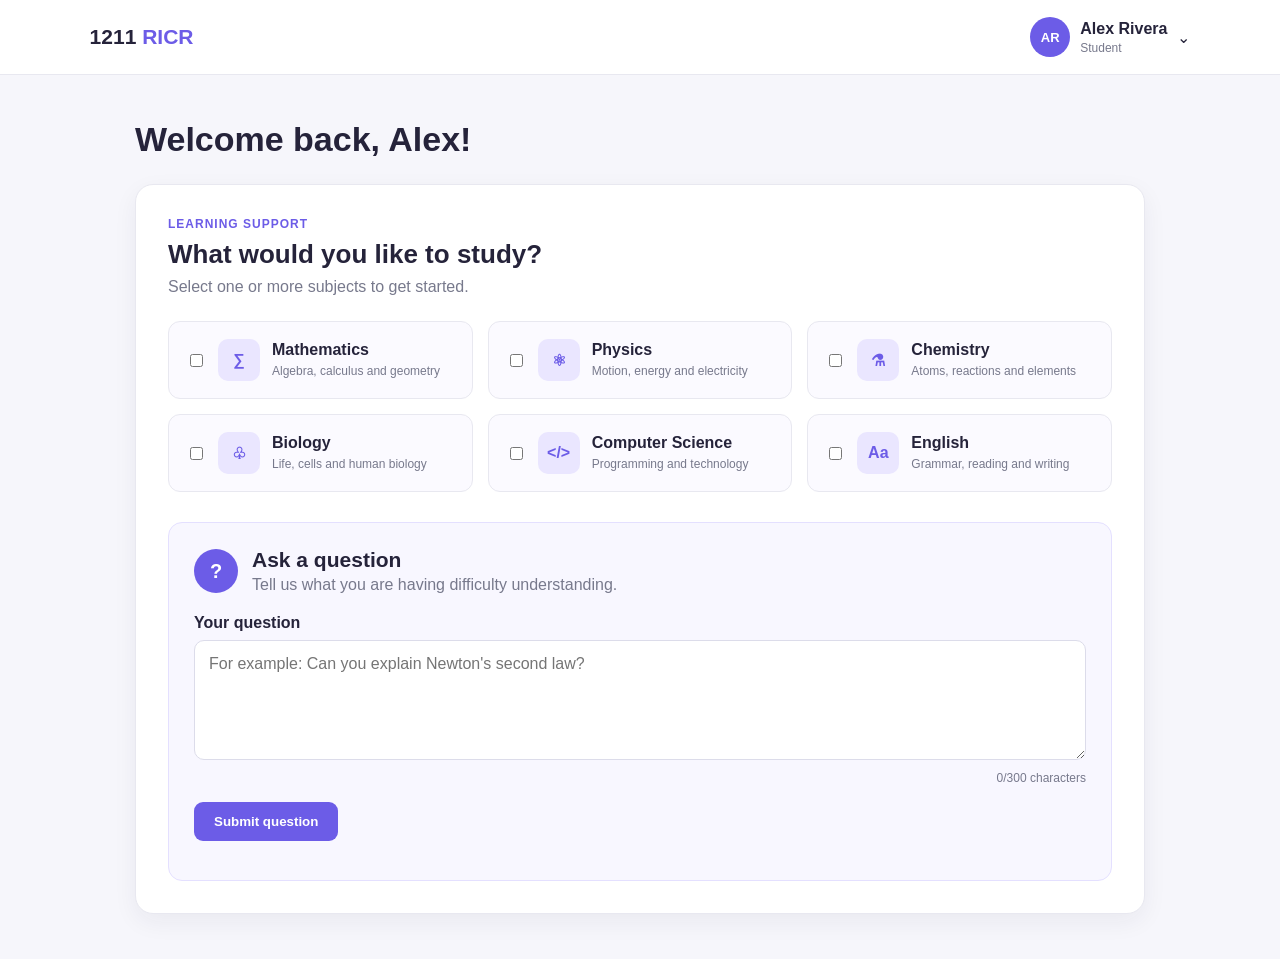
==== commit d39644a2: "Improve UI" ====
--- a/index.html
+++ b/index.html
@@ -1,388 +1,146 @@
 <!DOCTYPE html>
 <html lang="en">
+<head>
+  <meta charset="UTF-8">
+  <meta name="viewport" content="width=device-width, initial-scale=1.0">
 
-<head>
+  <link rel="stylesheet" href="style.css">
 
-    <meta charset="UTF-8">
-
-    <meta
-        name="viewport"
-        content="width=device-width, initial-scale=1.0"
-    >
-
-    <title>Login | LearnAI</title>
-
-    <link rel="stylesheet" href="style.css">
-
+  <title>1211 RICR Dashboard</title>
 </head>
-
 
 <body>
 
+  <header>
+    <div class="logo">1211 <span>RICR</span></div>
 
-<div class="login-page">
+    <details>
+      <summary>
+        <span class="avatar">AR</span>
 
+        <span>
+          <strong>Alex Rivera</strong>
+          <small>Student</small>
+        </span>
 
-    <!-- =====================================
-         LEFT IMAGE SECTION
-    ====================================== -->
+        <span>⌄</span>
+      </summary>
 
-    <section class="image-section">
+      <div class="profile-menu">
+        <a href="#">Add Profile</a>
+        <a href="#">Settings</a>
+        <a href="#">Log Out</a>
+      </div>
+    </details>
+  </header>
 
+  <main>
+    <section class="welcome">
+      <h1>Welcome back, Alex!</h1>
+    </section>
 
-        <!-- <img
-            src="images/ai-learning.jpg"
-            alt="AI Learning Assistant"
-            class="hero-image"
-        > -->
+    <section class="learning-section">
+      <div class="section-heading">
+        <p class="section-label">LEARNING SUPPORT</p>
+        <h2>What would you like to study?</h2>
+        <p>Select one or more subjects to get started.</p>
+      </div>
 
+      <form class="learning-form">
 
-        <!-- Image overlay -->
+        <div class="subject-grid">
 
-        <div class="image-overlay"></div>
+          <label class="subject-card">
+            <input type="checkbox" name="subjects" value="Mathematics">
+            <span class="subject-icon">∑</span>
+            <span>
+              <strong>Mathematics</strong>
+              <small>Algebra, calculus and geometry</small>
+            </span>
+          </label>
 
+          <label class="subject-card">
+            <input type="checkbox" name="subjects" value="Physics">
+            <span class="subject-icon">⚛</span>
+            <span>
+              <strong>Physics</strong>
+              <small>Motion, energy and electricity</small>
+            </span>
+          </label>
 
-        <!-- Content over image -->
+          <label class="subject-card">
+            <input type="checkbox" name="subjects" value="Chemistry">
+            <span class="subject-icon">⚗</span>
+            <span>
+              <strong>Chemistry</strong>
+              <small>Atoms, reactions and elements</small>
+            </span>
+          </label>
 
-        <div class="image-content">
+          <label class="subject-card">
+            <input type="checkbox" name="subjects" value="Biology">
+            <span class="subject-icon">♧</span>
+            <span>
+              <strong>Biology</strong>
+              <small>Life, cells and human biology</small>
+            </span>
+          </label>
 
+          <label class="subject-card">
+            <input type="checkbox" name="subjects" value="Computer Science">
+            <span class="subject-icon">&lt;/&gt;</span>
+            <span>
+              <strong>Computer Science</strong>
+              <small>Programming and technology</small>
+            </span>
+          </label>
 
-            <!-- Logo -->
-
-            <div class="brand">
-
-                <div class="brand-icon">
-                    🧠
-                </div>
-
-                <span>
-                    Learn<span>AI</span>
-                </span>
-
-            </div>
-
-
-            <!-- Main text -->
-
-            <div class="hero-text">
-
-                <p class="small-heading">
-                    AI-POWERED LEARNING
-                </p>
-
-
-                <h1>
-
-                    Learn smarter.
-                    <br>
-
-                    Plan better.
-                    <br>
-
-                    <span>Achieve more.</span>
-
-                </h1>
-
-
-                <p class="hero-description">
-
-                    Your personal AI learning assistant
-                    that understands your goals and creates
-                    a personalized study plan just for you.
-
-                </p>
-
-
-                <!-- Features -->
-
-                <div class="features">
-
-
-                    <div class="feature">
-
-                        <div class="feature-icon">
-                            🤖
-                        </div>
-
-                        <div>
-
-                            <strong>
-                                AI Learning Assistant
-                            </strong>
-
-                            <p>
-                                Get instant help whenever
-                                you need it.
-                            </p>
-
-                        </div>
-
-                    </div>
-
-
-
-                    <div class="feature">
-
-                        <div class="feature-icon">
-                            📅
-                        </div>
-
-                        <div>
-
-                            <strong>
-                                Personalized Study Planner
-                            </strong>
-
-                            <p>
-                                Plan your studies around
-                                your goals and schedule.
-                            </p>
-
-                        </div>
-
-                    </div>
-
-
-
-                    <div class="feature">
-
-                        <div class="feature-icon">
-                            📊
-                        </div>
-
-                        <div>
-
-                            <strong>
-                                Track Your Progress
-                            </strong>
-
-                            <p>
-                                Stay motivated and see
-                                your learning progress.
-                            </p>
-
-                        </div>
-
-                    </div>
-
-
-                </div>
-
-            </div>
-
-
-            <!-- Bottom -->
-
-            <p class="copyright">
-
-                LearnAI • Your journey to smarter learning
-
-            </p>
-
+          <label class="subject-card">
+            <input type="checkbox" name="subjects" value="English">
+            <span class="subject-icon">Aa</span>
+            <span>
+              <strong>English</strong>
+              <small>Grammar, reading and writing</small>
+            </span>
+          </label>
 
         </div>
 
-    </section>
+        <div class="question-box">
+          <div class="question-heading">
+            <div class="question-icon">?</div>
 
+            <div>
+              <h2>Ask a question</h2>
+              <p>Tell us what you are having difficulty understanding.</p>
+            </div>
+          </div>
 
+          <label for="question">Your question</label>
 
-    <!-- =====================================
-         RIGHT LOGIN SECTION
-    ====================================== -->
+          <textarea
+            id="question"
+            name="question"
+            rows="5"
+            maxlength="300"
+            placeholder="For example: Can you explain Newton's second law?"
+          ></textarea>
 
-    <section class="login-section">
+          <p class="character-count">
+            <span id="characterCount">0</span>/300 characters
+          </p>
 
+          <button class="ask-button" type="submit">
+            Submit question
+          </button>
 
-        <div class="login-container">
-
-
-            <!-- Mobile Logo -->
-
-            <div class="mobile-brand">
-
-                <div class="brand-icon">
-                    🧠
-                </div>
-
-                <span>
-                    Learn<span>AI</span>
-                </span>
-
-            </div>
-
-
-
-            <!-- Heading -->
-
-            <div class="login-heading">
-
-                <h2>
-                    Welcome Back
-                </h2>
-
-
-                <p>
-                    Log in to continue your learning journey
-                </p>
-
-            </div>
-
-
-
-            <!-- Login Form -->
-
-            <form id="loginForm">
-
-
-                <!-- EMAIL -->
-
-                <div class="input-group">
-
-                    <label for="loginEmail">
-                        Email Address
-                    </label>
-
-
-                    <input
-                        type="email"
-                        id="loginEmail"
-                        placeholder="Enter your email"
-                        autocomplete="email"
-                        required
-                    >
-
-                </div>
-
-
-
-                <!-- PASSWORD -->
-
-                <div class="input-group">
-
-                    <label for="loginPassword">
-                        Password
-                    </label>
-
-
-                    <div class="password-wrapper">
-
-                        <input
-                            type="password"
-                            id="loginPassword"
-                            placeholder="Enter your password"
-                            autocomplete="current-password"
-                            required
-                        >
-
-
-                        <button
-                            type="button"
-                            class="password-toggle"
-                            onclick="togglePassword()"
-                        >
-                            
-                        </button>
-
-                    </div>
-
-                </div>
-
-
-
-                <!-- REMEMBER + FORGOT -->
-
-                <div class="login-options">
-
-
-                    <label class="remember">
-
-                        <input
-                            type="checkbox"
-                            id="rememberMe"
-                        >
-
-                        <span>
-                            Remember me
-                        </span>
-
-                    </label>
-
-
-                    <a
-                        href="forgot-password.html"
-                        class="forgot-password"
-                    >
-                        Forgot Password?
-                    </a>
-
-
-                </div>
-
-
-
-                <!-- LOGIN -->
-
-                <button
-                    type="submit"
-                    class="login-button"
-                >
-                    Log In
-                </button>
-
-
-            </form>
-
-
-
-            <!-- Message -->
-
-            <div
-                id="toast"
-                class="toast"
-            ></div>
-
-
-
-            <!-- Register -->
-
-            <div class="register-section">
-
-                <p>
-                    Don't have an account?
-                </p>
-
-
-                <a href="register.html">
-                    Create Account
-                </a>
-
-            </div>
-
-
-
-            <!-- Terms -->
-
-            <p class="terms">
-
-                By continuing, you agree to LearnAI's
-                <a href="#">Terms</a>
-                and
-                <a href="#">Privacy Policy</a>.
-
-            </p>
-
-
+          <p id="formMessage" class="form-message"></p>
         </div>
 
+      </form>
     </section>
+  </main>
 
-
-</div>
-
-
-
-<script src="script.js"></script>
-
+  <script src="script.js"></script>
 </body>
-
 </html>
--- a/style.css
+++ b/style.css
@@ -1,943 +1,326 @@
-/* =========================================
-   RESET
-========================================= */
-
 * {
-    margin: 0;
-    padding: 0;
-    box-sizing: border-box;
-}
-
-
-html,
+  box-sizing: border-box;
+}
+
 body {
+  margin: 0;
+  font-family: Arial, sans-serif;
+  color: #25233a;
+  background: #f6f6fb;
+}
+
+/* Header */
+
+header {
+  height: 75px;
+  display: flex;
+  align-items: center;
+  justify-content: space-between;
+  padding: 0 7%;
+  background: white;
+  border-bottom: 1px solid #e8e8f0;
+}
+
+.logo {
+  font-size: 21px;
+  font-weight: bold;
+}
+
+.logo span {
+  color: #6c5ce7;
+}
+
+details {
+  position: relative;
+}
+
+summary {
+  display: flex;
+  align-items: center;
+  gap: 10px;
+  cursor: pointer;
+  list-style: none;
+}
+
+summary::-webkit-details-marker {
+  display: none;
+}
+
+summary strong,
+summary small {
+  display: block;
+}
+
+summary small {
+  margin-top: 3px;
+  color: #77798c;
+  font-size: 12px;
+}
+
+.avatar {
+  width: 40px;
+  height: 40px;
+  display: grid;
+  place-items: center;
+  color: white;
+  font-size: 13px;
+  font-weight: bold;
+  background: #6c5ce7;
+  border-radius: 50%;
+}
+
+.profile-menu {
+  position: absolute;
+  top: 55px;
+  right: 0;
+  z-index: 1;
+  width: 180px;
+  padding: 8px;
+  background: white;
+  border: 1px solid #e8e8f0;
+  border-radius: 10px;
+  box-shadow: 0 10px 25px rgba(31, 32, 60, 0.12);
+}
+
+.profile-menu a {
+  display: block;
+  padding: 10px;
+  color: #25233a;
+  text-decoration: none;
+  border-radius: 6px;
+}
+
+.profile-menu a:hover {
+  background: #f3f1ff;
+}
+
+/* Main area */
+
+main {
+  max-width: 1050px;
+  margin: 45px auto;
+  padding: 0 20px;
+}
+
+.welcome {
+  margin-bottom: 25px;
+}
+
+.welcome h1 {
+  margin: 0;
+  font-size: 34px;
+}
+
+.learning-section {
+  padding: 32px;
+  background: white;
+  border: 1px solid #e8e8f0;
+  border-radius: 18px;
+  box-shadow: 0 8px 25px rgba(31, 32, 60, 0.06);
+}
+
+.section-heading {
+  margin-bottom: 25px;
+}
+
+.section-label {
+  margin: 0 0 8px;
+  color: #6c5ce7;
+  font-size: 12px;
+  font-weight: bold;
+  letter-spacing: 1px;
+}
+
+.section-heading h2 {
+  margin: 0 0 8px;
+  font-size: 26px;
+}
+
+.section-heading p:last-child {
+  margin: 0;
+  color: #77798c;
+}
+
+/* Subject cards */
+
+.subject-grid {
+  display: grid;
+  grid-template-columns: repeat(3, 1fr);
+  gap: 15px;
+}
+
+.subject-card {
+  display: flex;
+  align-items: center;
+  gap: 12px;
+  padding: 17px;
+  cursor: pointer;
+  background: #fbfaff;
+  border: 1px solid #e8e8f0;
+  border-radius: 12px;
+  transition: 0.2s;
+}
+
+.subject-card:hover,
+.subject-card.selected {
+  background: #f3f1ff;
+  border-color: #6c5ce7;
+  transform: translateY(-2px);
+  box-shadow: 0 7px 16px rgba(108, 92, 231, 0.12);
+}
+
+.subject-card input {
+  accent-color: #6c5ce7;
+}
+
+.subject-icon {
+  width: 42px;
+  height: 42px;
+  display: grid;
+  place-items: center;
+  flex-shrink: 0;
+  color: #6c5ce7;
+  font-weight: bold;
+  background: #eae6ff;
+  border-radius: 10px;
+}
+
+.subject-card strong,
+.subject-card small {
+  display: block;
+}
+
+.subject-card strong {
+  margin-bottom: 4px;
+}
+
+.subject-card small {
+  color: #77798c;
+  font-size: 12px;
+  line-height: 1.4;
+}
+
+/* Question box */
+
+.question-box {
+  margin-top: 30px;
+  padding: 25px;
+  background: #f8f7ff;
+  border: 1px solid #e4e0ff;
+  border-radius: 14px;
+}
+
+.question-heading {
+  display: flex;
+  align-items: center;
+  gap: 14px;
+  margin-bottom: 20px;
+}
+
+.question-icon {
+  width: 44px;
+  height: 44px;
+  display: grid;
+  place-items: center;
+  color: white;
+  font-size: 20px;
+  font-weight: bold;
+  background: #6c5ce7;
+  border-radius: 50%;
+}
+
+.question-heading h2 {
+  margin: 0 0 4px;
+  font-size: 21px;
+}
+
+.question-heading p {
+  margin: 0;
+  color: #77798c;
+}
+
+.question-box label {
+  display: block;
+  margin-bottom: 8px;
+  font-weight: bold;
+}
+
+textarea {
+  width: 100%;
+  padding: 14px;
+  font: inherit;
+  resize: vertical;
+  border: 1px solid #dcdcea;
+  border-radius: 10px;
+  outline: none;
+}
+
+textarea:focus {
+  border-color: #6c5ce7;
+  box-shadow: 0 0 0 3px rgba(108, 92, 231, 0.12);
+}
+
+.character-count {
+  margin: 7px 0;
+  color: #77798c;
+  font-size: 12px;
+  text-align: right;
+}
+
+.ask-button {
+  margin-top: 10px;
+  padding: 12px 20px;
+  color: white;
+  font-weight: bold;
+  cursor: pointer;
+  background: #6c5ce7;
+  border: none;
+  border-radius: 9px;
+}
+
+.ask-button:hover {
+  background: #5947d5;
+}
+
+.form-message {
+  margin: 14px 0 0;
+  font-weight: bold;
+}
+
+.success {
+  color: #16865f;
+}
+
+.error {
+  color: #d63031;
+}
+
+/* Responsive design */
+
+@media (max-width: 800px) {
+  .subject-grid {
+    grid-template-columns: repeat(2, 1fr);
+  }
+}
+
+@media (max-width: 550px) {
+  header {
+    padding: 0 20px;
+  }
+
+  summary small {
+    display: none;
+  }
+
+  .learning-section {
+    padding: 20px;
+  }
+
+  .subject-grid {
+    grid-template-columns: 1fr;
+  }
+
+  .ask-button {
     width: 100%;
-    min-height: 100%;
-}
-
-
-body {
-
-    font-family:
-        Arial,
-        Helvetica,
-        sans-serif;
-
-    color: #1c1d1f;
-
-    background: #ffffff;
-
-}
-
-
-a {
-    text-decoration: none;
-}
-
-
-/* =========================================
-   MAIN PAGE
-========================================= */
-
-.login-page {
-
-    min-height: 100vh;
-
-    display: grid;
-
-    grid-template-columns: 55% 45%;
-
-}
-
-
-/* =========================================
-   LEFT IMAGE
-========================================= */
-
-.image-section {
-
-    position: relative;
-
-    min-height: 100vh;
-
-    overflow: hidden;
-
-}
-
-
-.hero-image {
-
-    position: absolute;
-
-    inset: 0;
-
-    width: 100%;
-
-    height: 100%;
-
-    object-fit: cover;
-
-}
-
-
-/* =========================================
-   IMAGE OVERLAY
-========================================= */
-
-.image-overlay {
-
-    position: absolute;
-
-    inset: 0;
-
-    background:
-        linear-gradient(
-            90deg,
-            rgba(22, 15, 45, 0.88),
-            rgba(52, 27, 92, 0.62),
-            rgba(65, 39, 110, 0.35)
-        );
-
-}
-
-
-/* =========================================
-   IMAGE CONTENT
-========================================= */
-
-.image-content {
-
-    position: relative;
-
-    z-index: 2;
-
-    min-height: 100vh;
-
-    padding: 45px 60px;
-
-    display: flex;
-
-    flex-direction: column;
-
-    justify-content: space-between;
-
-}
-
-
-/* =========================================
-   BRAND
-========================================= */
-
-.brand {
-
-    display: flex;
-
-    align-items: center;
-
-    gap: 10px;
-
-    color: white;
-
-    font-size: 24px;
-
-    font-weight: 800;
-
-}
-
-
-.brand span span {
-
-    color: #c084fc;
-
-}
-
-
-.brand-icon {
-
-    width: 43px;
-
-    height: 43px;
-
-    display: flex;
-
-    align-items: center;
-
-    justify-content: center;
-
-    background: rgba(255,255,255,0.15);
-
-    border:
-        1px solid
-        rgba(255,255,255,0.2);
-
-    border-radius: 11px;
-
-    backdrop-filter: blur(8px);
-
-}
-
-
-/* =========================================
-   HERO TEXT
-========================================= */
-
-.hero-text {
-
-    max-width: 620px;
-
-}
-
-
-.small-heading {
-
-    display: inline-block;
-
-    margin-bottom: 18px;
-
-    padding: 7px 11px;
-
-    color: #ddd6fe;
-
-    background:
-        rgba(255,255,255,0.10);
-
-    border:
-        1px solid
-        rgba(255,255,255,0.14);
-
-    border-radius: 5px;
-
-    font-size: 9px;
-
-    font-weight: 800;
-
-    letter-spacing: 1.5px;
-
-}
-
-
-.hero-text h1 {
-
-    margin-bottom: 20px;
-
-    color: white;
-
-    font-size:
-        clamp(40px, 4.5vw, 65px);
-
-    line-height: 1.02;
-
-    letter-spacing: -2.5px;
-
-}
-
-
-.hero-text h1 span {
-
-    color: #c084fc;
-
-}
-
-
-.hero-description {
-
-    max-width: 520px;
-
-    margin-bottom: 28px;
-
-    color: #e9e5f2;
-
-    font-size: 14px;
-
-    line-height: 1.7;
-
-}
-
-
-/* =========================================
-   FEATURES
-========================================= */
-
-.features {
-
-    display: flex;
-
-    flex-direction: column;
-
-    gap: 13px;
-
-}
-
-
-.feature {
-
-    display: flex;
-
-    align-items: center;
-
-    gap: 12px;
-
-}
-
-
-.feature-icon {
-
-    width: 38px;
-
-    height: 38px;
-
-    flex-shrink: 0;
-
-    display: flex;
-
-    align-items: center;
-
-    justify-content: center;
-
-    background:
-        rgba(255,255,255,0.12);
-
-    border:
-        1px solid
-        rgba(255,255,255,0.15);
-
-    border-radius: 9px;
-
-    font-size: 17px;
-
-}
-
-
-.feature strong {
-
-    display: block;
-
-    margin-bottom: 3px;
-
-    color: white;
-
-    font-size: 11px;
-
-}
-
-
-.feature p {
-
-    color: #d6d1df;
-
-    font-size: 9px;
-
-}
-
-
-/* =========================================
-   COPYRIGHT
-========================================= */
-
-.copyright {
-
-    color: #cfc8dc;
-
-    font-size: 9px;
-
-}
-
-
-/* =========================================
-   RIGHT SECTION
-========================================= */
-
-.login-section {
-
-    min-height: 100vh;
-
-    display: flex;
-
-    align-items: center;
-
-    justify-content: center;
-
-    padding: 50px;
-
-    background: #ffffff;
-
-}
-
-
-.login-container {
-
-    width: 100%;
-
-    max-width: 410px;
-
-}
-
-
-/* =========================================
-   MOBILE BRAND
-========================================= */
-
-.mobile-brand {
-
-    display: none;
-
-}
-
-
-/* =========================================
-   LOGIN HEADING
-========================================= */
-
-.login-heading {
-
-    margin-bottom: 35px;
-
-}
-
-
-.login-heading h2 {
-
-    margin-bottom: 9px;
-
-    color: #1c1d1f;
-
-    font-size: 32px;
-
-    font-weight: 700;
-
-    letter-spacing: -0.8px;
-
-}
-
-
-.login-heading p {
-
-    color: #6a6f73;
-
-    font-size: 13px;
-
-    line-height: 1.5;
-
-}
-
-
-/* =========================================
-   INPUT GROUP
-========================================= */
-
-.input-group {
-
-    margin-bottom: 21px;
-
-}
-
-
-.input-group label {
-
-    display: block;
-
-    margin-bottom: 8px;
-
-    color: #2d2f31;
-
-    font-size: 13px;
-
-    font-weight: 700;
-
-}
-
-
-.input-group input {
-
-    width: 100%;
-
-    height: 52px;
-
-    padding: 0 15px;
-
-    border:
-        1px solid #b8bcc1;
-
-    border-radius: 4px;
-
-    outline: none;
-
-    color: #1c1d1f;
-
-    background: #ffffff;
-
-    font-size: 14px;
-
-    transition: 0.2s;
-
-}
-
-
-.input-group input::placeholder {
-
-    color: #8a8f94;
-
-}
-
-
-.input-group input:focus {
-
-    border-color: #5624d0;
-
-    box-shadow:
-        0 0 0 2px
-        rgba(86,36,208,0.12);
-
-}
-
-
-/* =========================================
-   PASSWORD
-========================================= */
-
-.password-wrapper {
-
-    position: relative;
-
-}
-
-
-.password-wrapper input {
-
-    padding-right: 50px;
-
-}
-
-
-.password-toggle {
-
-    position: absolute;
-
-    right: 13px;
-
-    top: 50%;
-
-    transform:
-        translateY(-50%);
-
-    border: none;
-
-    background: transparent;
-
-    cursor: pointer;
-
-    font-size: 16px;
-
-}
-
-
-/* =========================================
-   REMEMBER + FORGOT
-========================================= */
-
-.login-options {
-
-    display: flex;
-
-    align-items: center;
-
-    justify-content: space-between;
-
-    margin-top: 2px;
-
-    margin-bottom: 24px;
-
-}
-
-
-.remember {
-
-    display: flex;
-
-    align-items: center;
-
-    gap: 7px;
-
-    color: #55595d;
-
-    font-size: 12px;
-
-    cursor: pointer;
-
-}
-
-
-.remember input {
-
-    width: 16px;
-
-    height: 16px;
-
-    cursor: pointer;
-
-    accent-color: #5624d0;
-
-}
-
-
-.forgot-password {
-
-    color: #5624d0;
-
-    font-size: 12px;
-
-    font-weight: 700;
-
-}
-
-
-.forgot-password:hover {
-
-    text-decoration: underline;
-
-}
-
-
-/* =========================================
-   LOGIN BUTTON
-========================================= */
-
-.login-button {
-
-    width: 100%;
-
-    height: 52px;
-
-    border: none;
-
-    border-radius: 4px;
-
-    color: white;
-
-    background: #5624d0;
-
-    font-size: 15px;
-
-    font-weight: 700;
-
-    cursor: pointer;
-
-    transition: 0.2s;
-
-}
-
-
-.login-button:hover {
-
-    background: #401b9c;
-
-}
-
-
-.login-button:active {
-
-    transform: scale(0.99);
-
-}
-
-
-/* =========================================
-   TOAST
-========================================= */
-
-.toast {
-
-    display: none;
-
-    margin-top: 15px;
-
-    padding: 10px;
-
-    border-radius: 4px;
-
-    text-align: center;
-
-    font-size: 12px;
-
-}
-
-
-.toast.success {
-
-    display: block;
-
-    color: #166534;
-
-    background: #f0fdf4;
-
-}
-
-
-.toast.error {
-
-    display: block;
-
-    color: #b91c1c;
-
-    background: #fef2f2;
-
-}
-
-
-/* =========================================
-   REGISTER
-========================================= */
-
-.register-section {
-
-    display: flex;
-
-    align-items: center;
-
-    justify-content: center;
-
-    gap: 5px;
-
-    margin-top: 28px;
-
-    padding-top: 25px;
-
-    border-top:
-        1px solid #e5e7eb;
-
-}
-
-
-.register-section p {
-
-    color: #6a6f73;
-
-    font-size: 12px;
-
-}
-
-
-.register-section a {
-
-    color: #5624d0;
-
-    font-size: 12px;
-
-    font-weight: 700;
-
-}
-
-
-.register-section a:hover {
-
-    text-decoration: underline;
-
-}
-
-
-/* =========================================
-   TERMS
-========================================= */
-
-.terms {
-
-    margin-top: 20px;
-
-    color: #8a8f94;
-
-    text-align: center;
-
-    font-size: 9px;
-
-    line-height: 1.6;
-
-}
-
-
-.terms a {
-
-    color: #5624d0;
-
-    font-weight: 600;
-
-}
-
-
-/* =========================================
-   TABLET
-========================================= */
-
-@media (max-width: 900px) {
-
-    .login-page {
-
-        grid-template-columns: 48% 52%;
-
-    }
-
-
-    .image-content {
-
-        padding: 35px;
-
-    }
-
-
-    .hero-text h1 {
-
-        font-size: 43px;
-
-    }
-
-
-    .hero-description {
-
-        font-size: 12px;
-
-    }
-
-
-    .login-section {
-
-        padding: 35px;
-
-    }
-
-}
-
-
-/* =========================================
-   MOBILE
-========================================= */
-
-@media (max-width: 700px) {
-
-    .login-page {
-
-        display: block;
-
-    }
-
-
-    /* Hide large image */
-
-    .image-section {
-
-        display: none;
-
-    }
-
-
-    .login-section {
-
-        min-height: 100vh;
-
-        padding:
-            30px 20px;
-
-        background:
-            linear-gradient(
-                135deg,
-                #f8f6ff,
-                #ffffff
-            );
-
-    }
-
-
-    .login-container {
-
-        max-width: 430px;
-
-    }
-
-
-    /* Show logo */
-
-    .mobile-brand {
-
-        display: flex;
-
-        align-items: center;
-
-        justify-content: center;
-
-        gap: 9px;
-
-        margin-bottom: 45px;
-
-        color: #1c1d1f;
-
-        font-size: 22px;
-
-        font-weight: 800;
-
-    }
-
-
-    .mobile-brand span span {
-
-        color: #5624d0;
-
-    }
-
-
-    .mobile-brand .brand-icon {
-
-        color: white;
-
-        background:
-            linear-gradient(
-                135deg,
-                #5624d0,
-                #8b5cf6
-            );
-
-    }
-
-
-    .login-heading {
-
-        text-align: center;
-
-    }
-
-}
-
-
-/* =========================================
-   SMALL MOBILE
-========================================= */
-
-@media (max-width: 400px) {
-
-    .login-section {
-
-        padding:
-            25px 16px;
-
-    }
-
-
-    .login-heading h2 {
-
-        font-size: 28px;
-
-    }
-
-
-    .login-options {
-
-        align-items: flex-start;
-
-    }
-
-
-    .remember,
-    .forgot-password {
-
-        font-size: 11px;
-
-    }
-
+  }
 }
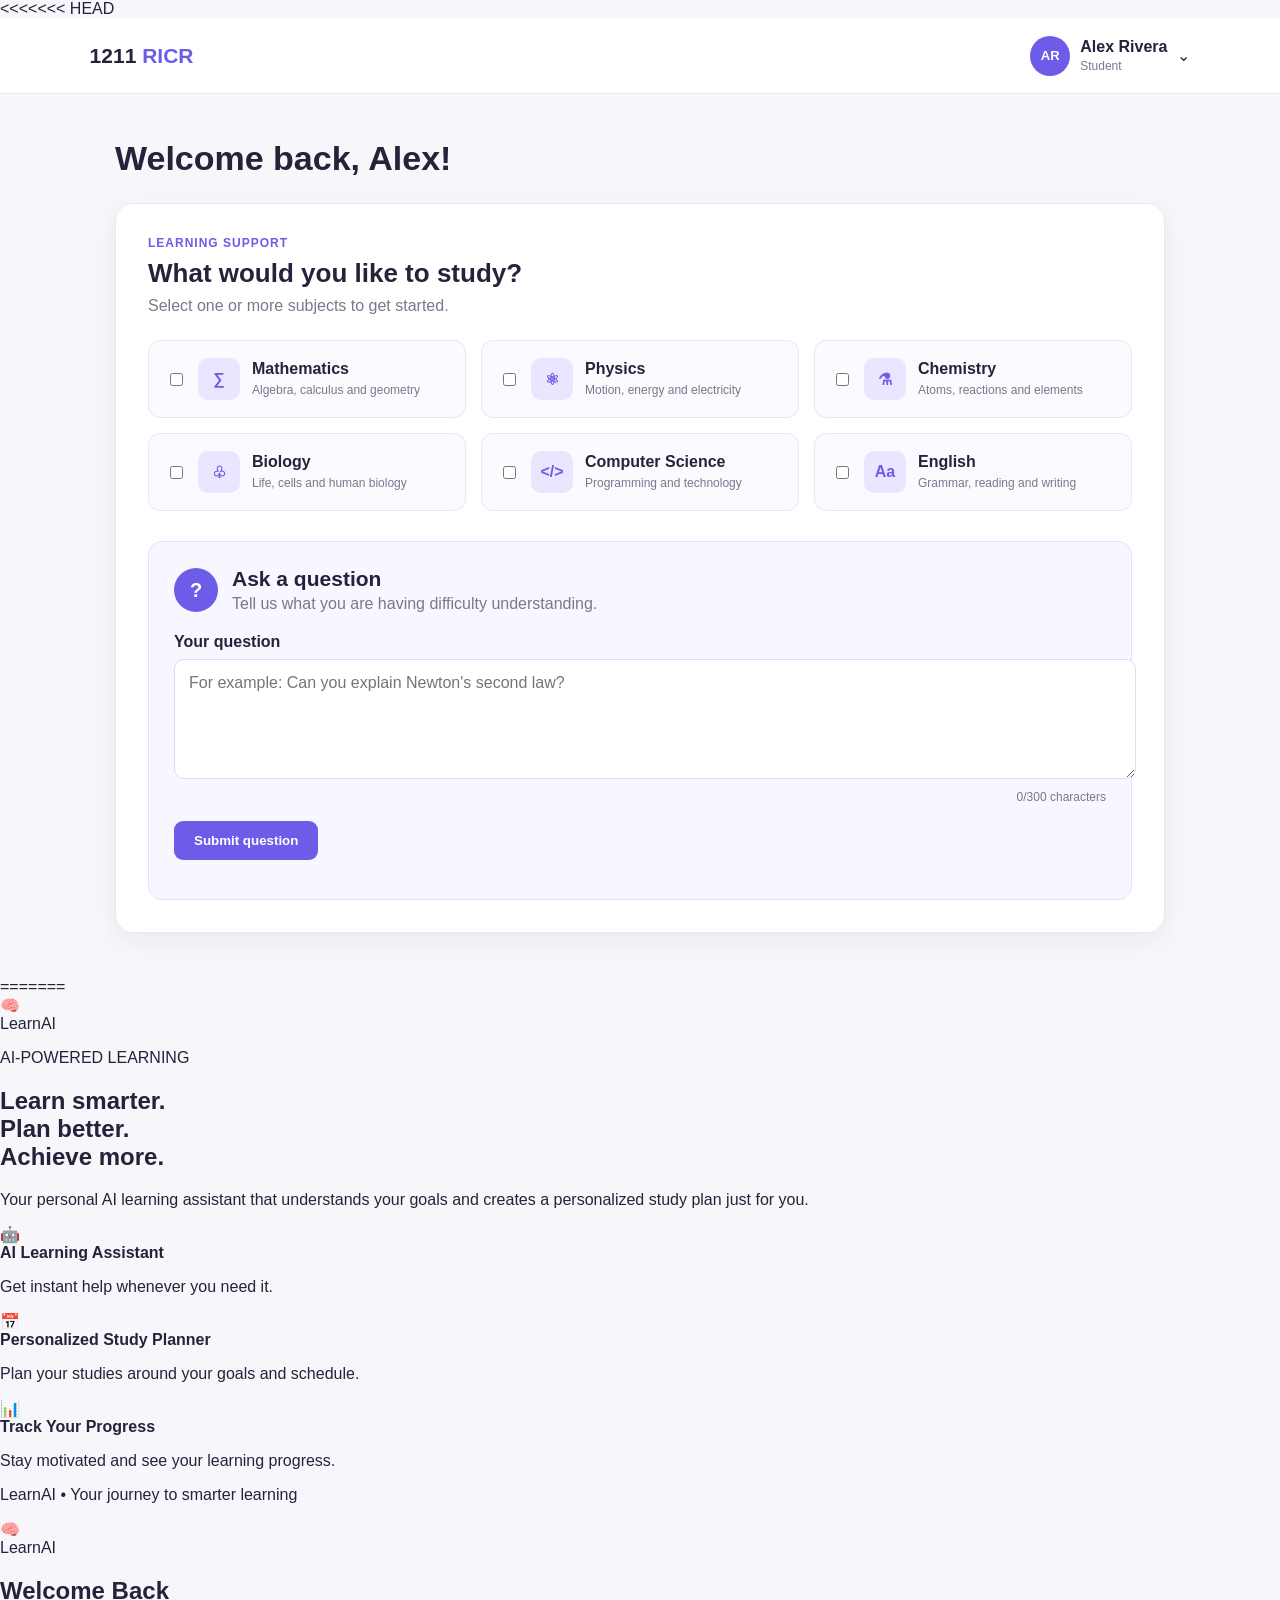
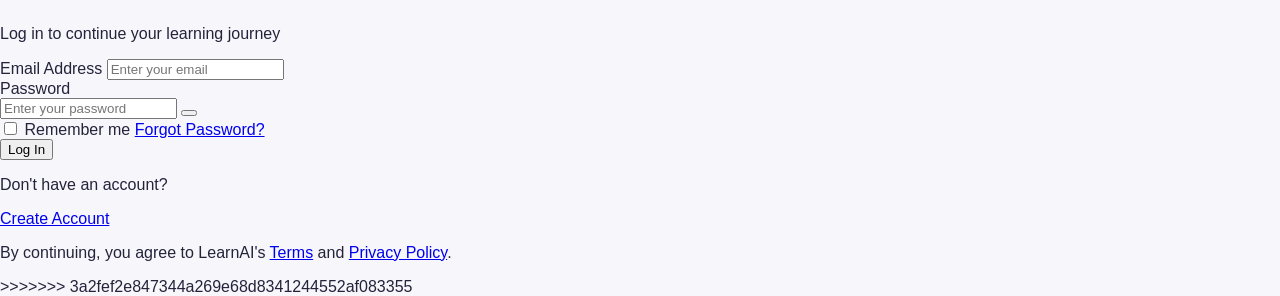
==== commit 69c83a9f: "Updated Dashboard" ====
--- a/index.html
+++ b/index.html
@@ -1,5 +1,6 @@
 <!DOCTYPE html>
 <html lang="en">
+<<<<<<< HEAD
 <head>
   <meta charset="UTF-8">
   <meta name="viewport" content="width=device-width, initial-scale=1.0">
@@ -143,4 +144,391 @@
 
   <script src="script.js"></script>
 </body>
+=======
+
+<head>
+
+    <meta charset="UTF-8">
+
+    <meta
+        name="viewport"
+        content="width=device-width, initial-scale=1.0"
+    >
+
+    <title>Login | LearnAI</title>
+
+    <link rel="stylesheet" href="style.css">
+
+</head>
+
+
+<body>
+
+
+<div class="login-page">
+
+
+    <!-- =====================================
+         LEFT IMAGE SECTION
+    ====================================== -->
+
+    <section class="image-section">
+
+
+        <!-- <img
+            src="images/ai-learning.jpg"
+            alt="AI Learning Assistant"
+            class="hero-image"
+        > -->
+
+
+        <!-- Image overlay -->
+
+        <div class="image-overlay"></div>
+
+
+        <!-- Content over image -->
+
+        <div class="image-content">
+
+
+            <!-- Logo -->
+
+            <div class="brand">
+
+                <div class="brand-icon">
+                    🧠
+                </div>
+
+                <span>
+                    Learn<span>AI</span>
+                </span>
+
+            </div>
+
+
+            <!-- Main text -->
+
+            <div class="hero-text">
+
+                <p class="small-heading">
+                    AI-POWERED LEARNING
+                </p>
+
+
+                <h1>
+
+                    Learn smarter.
+                    <br>
+
+                    Plan better.
+                    <br>
+
+                    <span>Achieve more.</span>
+
+                </h1>
+
+
+                <p class="hero-description">
+
+                    Your personal AI learning assistant
+                    that understands your goals and creates
+                    a personalized study plan just for you.
+
+                </p>
+
+
+                <!-- Features -->
+
+                <div class="features">
+
+
+                    <div class="feature">
+
+                        <div class="feature-icon">
+                            🤖
+                        </div>
+
+                        <div>
+
+                            <strong>
+                                AI Learning Assistant
+                            </strong>
+
+                            <p>
+                                Get instant help whenever
+                                you need it.
+                            </p>
+
+                        </div>
+
+                    </div>
+
+
+
+                    <div class="feature">
+
+                        <div class="feature-icon">
+                            📅
+                        </div>
+
+                        <div>
+
+                            <strong>
+                                Personalized Study Planner
+                            </strong>
+
+                            <p>
+                                Plan your studies around
+                                your goals and schedule.
+                            </p>
+
+                        </div>
+
+                    </div>
+
+
+
+                    <div class="feature">
+
+                        <div class="feature-icon">
+                            📊
+                        </div>
+
+                        <div>
+
+                            <strong>
+                                Track Your Progress
+                            </strong>
+
+                            <p>
+                                Stay motivated and see
+                                your learning progress.
+                            </p>
+
+                        </div>
+
+                    </div>
+
+
+                </div>
+
+            </div>
+
+
+            <!-- Bottom -->
+
+            <p class="copyright">
+
+                LearnAI • Your journey to smarter learning
+
+            </p>
+
+
+        </div>
+
+    </section>
+
+
+
+    <!-- =====================================
+         RIGHT LOGIN SECTION
+    ====================================== -->
+
+    <section class="login-section">
+
+
+        <div class="login-container">
+
+
+            <!-- Mobile Logo -->
+
+            <div class="mobile-brand">
+
+                <div class="brand-icon">
+                    🧠
+                </div>
+
+                <span>
+                    Learn<span>AI</span>
+                </span>
+
+            </div>
+
+
+
+            <!-- Heading -->
+
+            <div class="login-heading">
+
+                <h2>
+                    Welcome Back
+                </h2>
+
+
+                <p>
+                    Log in to continue your learning journey
+                </p>
+
+            </div>
+
+
+
+            <!-- Login Form -->
+
+            <form id="loginForm">
+
+
+                <!-- EMAIL -->
+
+                <div class="input-group">
+
+                    <label for="loginEmail">
+                        Email Address
+                    </label>
+
+
+                    <input
+                        type="email"
+                        id="loginEmail"
+                        placeholder="Enter your email"
+                        autocomplete="email"
+                        required
+                    >
+
+                </div>
+
+
+
+                <!-- PASSWORD -->
+
+                <div class="input-group">
+
+                    <label for="loginPassword">
+                        Password
+                    </label>
+
+
+                    <div class="password-wrapper">
+
+                        <input
+                            type="password"
+                            id="loginPassword"
+                            placeholder="Enter your password"
+                            autocomplete="current-password"
+                            required
+                        >
+
+
+                        <button
+                            type="button"
+                            class="password-toggle"
+                            onclick="togglePassword()"
+                        >
+                            
+                        </button>
+
+                    </div>
+
+                </div>
+
+
+
+                <!-- REMEMBER + FORGOT -->
+
+                <div class="login-options">
+
+
+                    <label class="remember">
+
+                        <input
+                            type="checkbox"
+                            id="rememberMe"
+                        >
+
+                        <span>
+                            Remember me
+                        </span>
+
+                    </label>
+
+
+                    <a
+                        href="forgot-password.html"
+                        class="forgot-password"
+                    >
+                        Forgot Password?
+                    </a>
+
+
+                </div>
+
+
+
+                <!-- LOGIN -->
+
+                <button
+                    type="submit"
+                    class="login-button"
+                >
+                    Log In
+                </button>
+
+
+            </form>
+
+
+
+            <!-- Message -->
+
+            <div
+                id="toast"
+                class="toast"
+            ></div>
+
+
+
+            <!-- Register -->
+
+            <div class="register-section">
+
+                <p>
+                    Don't have an account?
+                </p>
+
+
+                <a href="register.html">
+                    Create Account
+                </a>
+
+            </div>
+
+
+
+            <!-- Terms -->
+
+            <p class="terms">
+
+                By continuing, you agree to LearnAI's
+                <a href="#">Terms</a>
+                and
+                <a href="#">Privacy Policy</a>.
+
+            </p>
+
+
+        </div>
+
+    </section>
+
+
+</div>
+
+
+
+<script src="script.js"></script>
+
+</body>
+
+>>>>>>> 3a2fef2e847344a269e68d8341244552af083355
 </html>
--- a/style.css
+++ b/style.css
@@ -1,3 +1,4 @@
+<<<<<<< HEAD
 * {
   box-sizing: border-box;
 }
@@ -323,4 +324,948 @@
   .ask-button {
     width: 100%;
   }
+=======
+/* =========================================
+   RESET
+========================================= */
+
+* {
+    margin: 0;
+    padding: 0;
+    box-sizing: border-box;
+}
+
+
+html,
+body {
+    width: 100%;
+    min-height: 100%;
+}
+
+
+body {
+
+    font-family:
+        Arial,
+        Helvetica,
+        sans-serif;
+
+    color: #1c1d1f;
+
+    background: #ffffff;
+
+}
+
+
+a {
+    text-decoration: none;
+}
+
+
+/* =========================================
+   MAIN PAGE
+========================================= */
+
+.login-page {
+
+    min-height: 100vh;
+
+    display: grid;
+
+    grid-template-columns: 55% 45%;
+
+}
+
+
+/* =========================================
+   LEFT IMAGE
+========================================= */
+
+.image-section {
+
+    position: relative;
+
+    min-height: 100vh;
+
+    overflow: hidden;
+
+}
+
+
+.hero-image {
+
+    position: absolute;
+
+    inset: 0;
+
+    width: 100%;
+
+    height: 100%;
+
+    object-fit: cover;
+
+}
+
+
+/* =========================================
+   IMAGE OVERLAY
+========================================= */
+
+.image-overlay {
+
+    position: absolute;
+
+    inset: 0;
+
+    background:
+        linear-gradient(
+            90deg,
+            rgba(22, 15, 45, 0.88),
+            rgba(52, 27, 92, 0.62),
+            rgba(65, 39, 110, 0.35)
+        );
+
+}
+
+
+/* =========================================
+   IMAGE CONTENT
+========================================= */
+
+.image-content {
+
+    position: relative;
+
+    z-index: 2;
+
+    min-height: 100vh;
+
+    padding: 45px 60px;
+
+    display: flex;
+
+    flex-direction: column;
+
+    justify-content: space-between;
+
+}
+
+
+/* =========================================
+   BRAND
+========================================= */
+
+.brand {
+
+    display: flex;
+
+    align-items: center;
+
+    gap: 10px;
+
+    color: white;
+
+    font-size: 24px;
+
+    font-weight: 800;
+
+}
+
+
+.brand span span {
+
+    color: #c084fc;
+
+}
+
+
+.brand-icon {
+
+    width: 43px;
+
+    height: 43px;
+
+    display: flex;
+
+    align-items: center;
+
+    justify-content: center;
+
+    background: rgba(255,255,255,0.15);
+
+    border:
+        1px solid
+        rgba(255,255,255,0.2);
+
+    border-radius: 11px;
+
+    backdrop-filter: blur(8px);
+
+}
+
+
+/* =========================================
+   HERO TEXT
+========================================= */
+
+.hero-text {
+
+    max-width: 620px;
+
+}
+
+
+.small-heading {
+
+    display: inline-block;
+
+    margin-bottom: 18px;
+
+    padding: 7px 11px;
+
+    color: #ddd6fe;
+
+    background:
+        rgba(255,255,255,0.10);
+
+    border:
+        1px solid
+        rgba(255,255,255,0.14);
+
+    border-radius: 5px;
+
+    font-size: 9px;
+
+    font-weight: 800;
+
+    letter-spacing: 1.5px;
+
+}
+
+
+.hero-text h1 {
+
+    margin-bottom: 20px;
+
+    color: white;
+
+    font-size:
+        clamp(40px, 4.5vw, 65px);
+
+    line-height: 1.02;
+
+    letter-spacing: -2.5px;
+
+}
+
+
+.hero-text h1 span {
+
+    color: #c084fc;
+
+}
+
+
+.hero-description {
+
+    max-width: 520px;
+
+    margin-bottom: 28px;
+
+    color: #e9e5f2;
+
+    font-size: 14px;
+
+    line-height: 1.7;
+
+}
+
+
+/* =========================================
+   FEATURES
+========================================= */
+
+.features {
+
+    display: flex;
+
+    flex-direction: column;
+
+    gap: 13px;
+
+}
+
+
+.feature {
+
+    display: flex;
+
+    align-items: center;
+
+    gap: 12px;
+
+}
+
+
+.feature-icon {
+
+    width: 38px;
+
+    height: 38px;
+
+    flex-shrink: 0;
+
+    display: flex;
+
+    align-items: center;
+
+    justify-content: center;
+
+    background:
+        rgba(255,255,255,0.12);
+
+    border:
+        1px solid
+        rgba(255,255,255,0.15);
+
+    border-radius: 9px;
+
+    font-size: 17px;
+
+}
+
+
+.feature strong {
+
+    display: block;
+
+    margin-bottom: 3px;
+
+    color: white;
+
+    font-size: 11px;
+
+}
+
+
+.feature p {
+
+    color: #d6d1df;
+
+    font-size: 9px;
+
+}
+
+
+/* =========================================
+   COPYRIGHT
+========================================= */
+
+.copyright {
+
+    color: #cfc8dc;
+
+    font-size: 9px;
+
+}
+
+
+/* =========================================
+   RIGHT SECTION
+========================================= */
+
+.login-section {
+
+    min-height: 100vh;
+
+    display: flex;
+
+    align-items: center;
+
+    justify-content: center;
+
+    padding: 50px;
+
+    background: #ffffff;
+
+}
+
+
+.login-container {
+
+    width: 100%;
+
+    max-width: 410px;
+
+}
+
+
+/* =========================================
+   MOBILE BRAND
+========================================= */
+
+.mobile-brand {
+
+    display: none;
+
+}
+
+
+/* =========================================
+   LOGIN HEADING
+========================================= */
+
+.login-heading {
+
+    margin-bottom: 35px;
+
+}
+
+
+.login-heading h2 {
+
+    margin-bottom: 9px;
+
+    color: #1c1d1f;
+
+    font-size: 32px;
+
+    font-weight: 700;
+
+    letter-spacing: -0.8px;
+
+}
+
+
+.login-heading p {
+
+    color: #6a6f73;
+
+    font-size: 13px;
+
+    line-height: 1.5;
+
+}
+
+
+/* =========================================
+   INPUT GROUP
+========================================= */
+
+.input-group {
+
+    margin-bottom: 21px;
+
+}
+
+
+.input-group label {
+
+    display: block;
+
+    margin-bottom: 8px;
+
+    color: #2d2f31;
+
+    font-size: 13px;
+
+    font-weight: 700;
+
+}
+
+
+.input-group input {
+
+    width: 100%;
+
+    height: 52px;
+
+    padding: 0 15px;
+
+    border:
+        1px solid #b8bcc1;
+
+    border-radius: 4px;
+
+    outline: none;
+
+    color: #1c1d1f;
+
+    background: #ffffff;
+
+    font-size: 14px;
+
+    transition: 0.2s;
+
+}
+
+
+.input-group input::placeholder {
+
+    color: #8a8f94;
+
+}
+
+
+.input-group input:focus {
+
+    border-color: #5624d0;
+
+    box-shadow:
+        0 0 0 2px
+        rgba(86,36,208,0.12);
+
+}
+
+
+/* =========================================
+   PASSWORD
+========================================= */
+
+.password-wrapper {
+
+    position: relative;
+
+}
+
+
+.password-wrapper input {
+
+    padding-right: 50px;
+
+}
+
+
+.password-toggle {
+
+    position: absolute;
+
+    right: 13px;
+
+    top: 50%;
+
+    transform:
+        translateY(-50%);
+
+    border: none;
+
+    background: transparent;
+
+    cursor: pointer;
+
+    font-size: 16px;
+
+}
+
+
+/* =========================================
+   REMEMBER + FORGOT
+========================================= */
+
+.login-options {
+
+    display: flex;
+
+    align-items: center;
+
+    justify-content: space-between;
+
+    margin-top: 2px;
+
+    margin-bottom: 24px;
+
+}
+
+
+.remember {
+
+    display: flex;
+
+    align-items: center;
+
+    gap: 7px;
+
+    color: #55595d;
+
+    font-size: 12px;
+
+    cursor: pointer;
+
+}
+
+
+.remember input {
+
+    width: 16px;
+
+    height: 16px;
+
+    cursor: pointer;
+
+    accent-color: #5624d0;
+
+}
+
+
+.forgot-password {
+
+    color: #5624d0;
+
+    font-size: 12px;
+
+    font-weight: 700;
+
+}
+
+
+.forgot-password:hover {
+
+    text-decoration: underline;
+
+}
+
+
+/* =========================================
+   LOGIN BUTTON
+========================================= */
+
+.login-button {
+
+    width: 100%;
+
+    height: 52px;
+
+    border: none;
+
+    border-radius: 4px;
+
+    color: white;
+
+    background: #5624d0;
+
+    font-size: 15px;
+
+    font-weight: 700;
+
+    cursor: pointer;
+
+    transition: 0.2s;
+
+}
+
+
+.login-button:hover {
+
+    background: #401b9c;
+
+}
+
+
+.login-button:active {
+
+    transform: scale(0.99);
+
+}
+
+
+/* =========================================
+   TOAST
+========================================= */
+
+.toast {
+
+    display: none;
+
+    margin-top: 15px;
+
+    padding: 10px;
+
+    border-radius: 4px;
+
+    text-align: center;
+
+    font-size: 12px;
+
+}
+
+
+.toast.success {
+
+    display: block;
+
+    color: #166534;
+
+    background: #f0fdf4;
+
+}
+
+
+.toast.error {
+
+    display: block;
+
+    color: #b91c1c;
+
+    background: #fef2f2;
+
+}
+
+
+/* =========================================
+   REGISTER
+========================================= */
+
+.register-section {
+
+    display: flex;
+
+    align-items: center;
+
+    justify-content: center;
+
+    gap: 5px;
+
+    margin-top: 28px;
+
+    padding-top: 25px;
+
+    border-top:
+        1px solid #e5e7eb;
+
+}
+
+
+.register-section p {
+
+    color: #6a6f73;
+
+    font-size: 12px;
+
+}
+
+
+.register-section a {
+
+    color: #5624d0;
+
+    font-size: 12px;
+
+    font-weight: 700;
+
+}
+
+
+.register-section a:hover {
+
+    text-decoration: underline;
+
+}
+
+
+/* =========================================
+   TERMS
+========================================= */
+
+.terms {
+
+    margin-top: 20px;
+
+    color: #8a8f94;
+
+    text-align: center;
+
+    font-size: 9px;
+
+    line-height: 1.6;
+
+}
+
+
+.terms a {
+
+    color: #5624d0;
+
+    font-weight: 600;
+
+}
+
+
+/* =========================================
+   TABLET
+========================================= */
+
+@media (max-width: 900px) {
+
+    .login-page {
+
+        grid-template-columns: 48% 52%;
+
+    }
+
+
+    .image-content {
+
+        padding: 35px;
+
+    }
+
+
+    .hero-text h1 {
+
+        font-size: 43px;
+
+    }
+
+
+    .hero-description {
+
+        font-size: 12px;
+
+    }
+
+
+    .login-section {
+
+        padding: 35px;
+
+    }
+
+}
+
+
+/* =========================================
+   MOBILE
+========================================= */
+
+@media (max-width: 700px) {
+
+    .login-page {
+
+        display: block;
+
+    }
+
+
+    /* Hide large image */
+
+    .image-section {
+
+        display: none;
+
+    }
+
+
+    .login-section {
+
+        min-height: 100vh;
+
+        padding:
+            30px 20px;
+
+        background:
+            linear-gradient(
+                135deg,
+                #f8f6ff,
+                #ffffff
+            );
+
+    }
+
+
+    .login-container {
+
+        max-width: 430px;
+
+    }
+
+
+    /* Show logo */
+
+    .mobile-brand {
+
+        display: flex;
+
+        align-items: center;
+
+        justify-content: center;
+
+        gap: 9px;
+
+        margin-bottom: 45px;
+
+        color: #1c1d1f;
+
+        font-size: 22px;
+
+        font-weight: 800;
+
+    }
+
+
+    .mobile-brand span span {
+
+        color: #5624d0;
+
+    }
+
+
+    .mobile-brand .brand-icon {
+
+        color: white;
+
+        background:
+            linear-gradient(
+                135deg,
+                #5624d0,
+                #8b5cf6
+            );
+
+    }
+
+
+    .login-heading {
+
+        text-align: center;
+
+    }
+
+}
+
+
+/* =========================================
+   SMALL MOBILE
+========================================= */
+
+@media (max-width: 400px) {
+
+    .login-section {
+
+        padding:
+            25px 16px;
+
+    }
+
+
+    .login-heading h2 {
+
+        font-size: 28px;
+
+    }
+
+
+    .login-options {
+
+        align-items: flex-start;
+
+    }
+
+
+    .remember,
+    .forgot-password {
+
+        font-size: 11px;
+
+    }
+
+>>>>>>> 3a2fef2e847344a269e68d8341244552af083355
 }
--- a/style.css
+++ b/style.css
@@ -1,3 +1,4 @@
+<<<<<<< HEAD
 * {
   box-sizing: border-box;
 }
@@ -323,4 +324,948 @@
   .ask-button {
     width: 100%;
   }
+=======
+/* =========================================
+   RESET
+========================================= */
+
+* {
+    margin: 0;
+    padding: 0;
+    box-sizing: border-box;
+}
+
+
+html,
+body {
+    width: 100%;
+    min-height: 100%;
+}
+
+
+body {
+
+    font-family:
+        Arial,
+        Helvetica,
+        sans-serif;
+
+    color: #1c1d1f;
+
+    background: #ffffff;
+
+}
+
+
+a {
+    text-decoration: none;
+}
+
+
+/* =========================================
+   MAIN PAGE
+========================================= */
+
+.login-page {
+
+    min-height: 100vh;
+
+    display: grid;
+
+    grid-template-columns: 55% 45%;
+
+}
+
+
+/* =========================================
+   LEFT IMAGE
+========================================= */
+
+.image-section {
+
+    position: relative;
+
+    min-height: 100vh;
+
+    overflow: hidden;
+
+}
+
+
+.hero-image {
+
+    position: absolute;
+
+    inset: 0;
+
+    width: 100%;
+
+    height: 100%;
+
+    object-fit: cover;
+
+}
+
+
+/* =========================================
+   IMAGE OVERLAY
+========================================= */
+
+.image-overlay {
+
+    position: absolute;
+
+    inset: 0;
+
+    background:
+        linear-gradient(
+            90deg,
+            rgba(22, 15, 45, 0.88),
+            rgba(52, 27, 92, 0.62),
+            rgba(65, 39, 110, 0.35)
+        );
+
+}
+
+
+/* =========================================
+   IMAGE CONTENT
+========================================= */
+
+.image-content {
+
+    position: relative;
+
+    z-index: 2;
+
+    min-height: 100vh;
+
+    padding: 45px 60px;
+
+    display: flex;
+
+    flex-direction: column;
+
+    justify-content: space-between;
+
+}
+
+
+/* =========================================
+   BRAND
+========================================= */
+
+.brand {
+
+    display: flex;
+
+    align-items: center;
+
+    gap: 10px;
+
+    color: white;
+
+    font-size: 24px;
+
+    font-weight: 800;
+
+}
+
+
+.brand span span {
+
+    color: #c084fc;
+
+}
+
+
+.brand-icon {
+
+    width: 43px;
+
+    height: 43px;
+
+    display: flex;
+
+    align-items: center;
+
+    justify-content: center;
+
+    background: rgba(255,255,255,0.15);
+
+    border:
+        1px solid
+        rgba(255,255,255,0.2);
+
+    border-radius: 11px;
+
+    backdrop-filter: blur(8px);
+
+}
+
+
+/* =========================================
+   HERO TEXT
+========================================= */
+
+.hero-text {
+
+    max-width: 620px;
+
+}
+
+
+.small-heading {
+
+    display: inline-block;
+
+    margin-bottom: 18px;
+
+    padding: 7px 11px;
+
+    color: #ddd6fe;
+
+    background:
+        rgba(255,255,255,0.10);
+
+    border:
+        1px solid
+        rgba(255,255,255,0.14);
+
+    border-radius: 5px;
+
+    font-size: 9px;
+
+    font-weight: 800;
+
+    letter-spacing: 1.5px;
+
+}
+
+
+.hero-text h1 {
+
+    margin-bottom: 20px;
+
+    color: white;
+
+    font-size:
+        clamp(40px, 4.5vw, 65px);
+
+    line-height: 1.02;
+
+    letter-spacing: -2.5px;
+
+}
+
+
+.hero-text h1 span {
+
+    color: #c084fc;
+
+}
+
+
+.hero-description {
+
+    max-width: 520px;
+
+    margin-bottom: 28px;
+
+    color: #e9e5f2;
+
+    font-size: 14px;
+
+    line-height: 1.7;
+
+}
+
+
+/* =========================================
+   FEATURES
+========================================= */
+
+.features {
+
+    display: flex;
+
+    flex-direction: column;
+
+    gap: 13px;
+
+}
+
+
+.feature {
+
+    display: flex;
+
+    align-items: center;
+
+    gap: 12px;
+
+}
+
+
+.feature-icon {
+
+    width: 38px;
+
+    height: 38px;
+
+    flex-shrink: 0;
+
+    display: flex;
+
+    align-items: center;
+
+    justify-content: center;
+
+    background:
+        rgba(255,255,255,0.12);
+
+    border:
+        1px solid
+        rgba(255,255,255,0.15);
+
+    border-radius: 9px;
+
+    font-size: 17px;
+
+}
+
+
+.feature strong {
+
+    display: block;
+
+    margin-bottom: 3px;
+
+    color: white;
+
+    font-size: 11px;
+
+}
+
+
+.feature p {
+
+    color: #d6d1df;
+
+    font-size: 9px;
+
+}
+
+
+/* =========================================
+   COPYRIGHT
+========================================= */
+
+.copyright {
+
+    color: #cfc8dc;
+
+    font-size: 9px;
+
+}
+
+
+/* =========================================
+   RIGHT SECTION
+========================================= */
+
+.login-section {
+
+    min-height: 100vh;
+
+    display: flex;
+
+    align-items: center;
+
+    justify-content: center;
+
+    padding: 50px;
+
+    background: #ffffff;
+
+}
+
+
+.login-container {
+
+    width: 100%;
+
+    max-width: 410px;
+
+}
+
+
+/* =========================================
+   MOBILE BRAND
+========================================= */
+
+.mobile-brand {
+
+    display: none;
+
+}
+
+
+/* =========================================
+   LOGIN HEADING
+========================================= */
+
+.login-heading {
+
+    margin-bottom: 35px;
+
+}
+
+
+.login-heading h2 {
+
+    margin-bottom: 9px;
+
+    color: #1c1d1f;
+
+    font-size: 32px;
+
+    font-weight: 700;
+
+    letter-spacing: -0.8px;
+
+}
+
+
+.login-heading p {
+
+    color: #6a6f73;
+
+    font-size: 13px;
+
+    line-height: 1.5;
+
+}
+
+
+/* =========================================
+   INPUT GROUP
+========================================= */
+
+.input-group {
+
+    margin-bottom: 21px;
+
+}
+
+
+.input-group label {
+
+    display: block;
+
+    margin-bottom: 8px;
+
+    color: #2d2f31;
+
+    font-size: 13px;
+
+    font-weight: 700;
+
+}
+
+
+.input-group input {
+
+    width: 100%;
+
+    height: 52px;
+
+    padding: 0 15px;
+
+    border:
+        1px solid #b8bcc1;
+
+    border-radius: 4px;
+
+    outline: none;
+
+    color: #1c1d1f;
+
+    background: #ffffff;
+
+    font-size: 14px;
+
+    transition: 0.2s;
+
+}
+
+
+.input-group input::placeholder {
+
+    color: #8a8f94;
+
+}
+
+
+.input-group input:focus {
+
+    border-color: #5624d0;
+
+    box-shadow:
+        0 0 0 2px
+        rgba(86,36,208,0.12);
+
+}
+
+
+/* =========================================
+   PASSWORD
+========================================= */
+
+.password-wrapper {
+
+    position: relative;
+
+}
+
+
+.password-wrapper input {
+
+    padding-right: 50px;
+
+}
+
+
+.password-toggle {
+
+    position: absolute;
+
+    right: 13px;
+
+    top: 50%;
+
+    transform:
+        translateY(-50%);
+
+    border: none;
+
+    background: transparent;
+
+    cursor: pointer;
+
+    font-size: 16px;
+
+}
+
+
+/* =========================================
+   REMEMBER + FORGOT
+========================================= */
+
+.login-options {
+
+    display: flex;
+
+    align-items: center;
+
+    justify-content: space-between;
+
+    margin-top: 2px;
+
+    margin-bottom: 24px;
+
+}
+
+
+.remember {
+
+    display: flex;
+
+    align-items: center;
+
+    gap: 7px;
+
+    color: #55595d;
+
+    font-size: 12px;
+
+    cursor: pointer;
+
+}
+
+
+.remember input {
+
+    width: 16px;
+
+    height: 16px;
+
+    cursor: pointer;
+
+    accent-color: #5624d0;
+
+}
+
+
+.forgot-password {
+
+    color: #5624d0;
+
+    font-size: 12px;
+
+    font-weight: 700;
+
+}
+
+
+.forgot-password:hover {
+
+    text-decoration: underline;
+
+}
+
+
+/* =========================================
+   LOGIN BUTTON
+========================================= */
+
+.login-button {
+
+    width: 100%;
+
+    height: 52px;
+
+    border: none;
+
+    border-radius: 4px;
+
+    color: white;
+
+    background: #5624d0;
+
+    font-size: 15px;
+
+    font-weight: 700;
+
+    cursor: pointer;
+
+    transition: 0.2s;
+
+}
+
+
+.login-button:hover {
+
+    background: #401b9c;
+
+}
+
+
+.login-button:active {
+
+    transform: scale(0.99);
+
+}
+
+
+/* =========================================
+   TOAST
+========================================= */
+
+.toast {
+
+    display: none;
+
+    margin-top: 15px;
+
+    padding: 10px;
+
+    border-radius: 4px;
+
+    text-align: center;
+
+    font-size: 12px;
+
+}
+
+
+.toast.success {
+
+    display: block;
+
+    color: #166534;
+
+    background: #f0fdf4;
+
+}
+
+
+.toast.error {
+
+    display: block;
+
+    color: #b91c1c;
+
+    background: #fef2f2;
+
+}
+
+
+/* =========================================
+   REGISTER
+========================================= */
+
+.register-section {
+
+    display: flex;
+
+    align-items: center;
+
+    justify-content: center;
+
+    gap: 5px;
+
+    margin-top: 28px;
+
+    padding-top: 25px;
+
+    border-top:
+        1px solid #e5e7eb;
+
+}
+
+
+.register-section p {
+
+    color: #6a6f73;
+
+    font-size: 12px;
+
+}
+
+
+.register-section a {
+
+    color: #5624d0;
+
+    font-size: 12px;
+
+    font-weight: 700;
+
+}
+
+
+.register-section a:hover {
+
+    text-decoration: underline;
+
+}
+
+
+/* =========================================
+   TERMS
+========================================= */
+
+.terms {
+
+    margin-top: 20px;
+
+    color: #8a8f94;
+
+    text-align: center;
+
+    font-size: 9px;
+
+    line-height: 1.6;
+
+}
+
+
+.terms a {
+
+    color: #5624d0;
+
+    font-weight: 600;
+
+}
+
+
+/* =========================================
+   TABLET
+========================================= */
+
+@media (max-width: 900px) {
+
+    .login-page {
+
+        grid-template-columns: 48% 52%;
+
+    }
+
+
+    .image-content {
+
+        padding: 35px;
+
+    }
+
+
+    .hero-text h1 {
+
+        font-size: 43px;
+
+    }
+
+
+    .hero-description {
+
+        font-size: 12px;
+
+    }
+
+
+    .login-section {
+
+        padding: 35px;
+
+    }
+
+}
+
+
+/* =========================================
+   MOBILE
+========================================= */
+
+@media (max-width: 700px) {
+
+    .login-page {
+
+        display: block;
+
+    }
+
+
+    /* Hide large image */
+
+    .image-section {
+
+        display: none;
+
+    }
+
+
+    .login-section {
+
+        min-height: 100vh;
+
+        padding:
+            30px 20px;
+
+        background:
+            linear-gradient(
+                135deg,
+                #f8f6ff,
+                #ffffff
+            );
+
+    }
+
+
+    .login-container {
+
+        max-width: 430px;
+
+    }
+
+
+    /* Show logo */
+
+    .mobile-brand {
+
+        display: flex;
+
+        align-items: center;
+
+        justify-content: center;
+
+        gap: 9px;
+
+        margin-bottom: 45px;
+
+        color: #1c1d1f;
+
+        font-size: 22px;
+
+        font-weight: 800;
+
+    }
+
+
+    .mobile-brand span span {
+
+        color: #5624d0;
+
+    }
+
+
+    .mobile-brand .brand-icon {
+
+        color: white;
+
+        background:
+            linear-gradient(
+                135deg,
+                #5624d0,
+                #8b5cf6
+            );
+
+    }
+
+
+    .login-heading {
+
+        text-align: center;
+
+    }
+
+}
+
+
+/* =========================================
+   SMALL MOBILE
+========================================= */
+
+@media (max-width: 400px) {
+
+    .login-section {
+
+        padding:
+            25px 16px;
+
+    }
+
+
+    .login-heading h2 {
+
+        font-size: 28px;
+
+    }
+
+
+    .login-options {
+
+        align-items: flex-start;
+
+    }
+
+
+    .remember,
+    .forgot-password {
+
+        font-size: 11px;
+
+    }
+
+>>>>>>> 3a2fef2e847344a269e68d8341244552af083355
 }
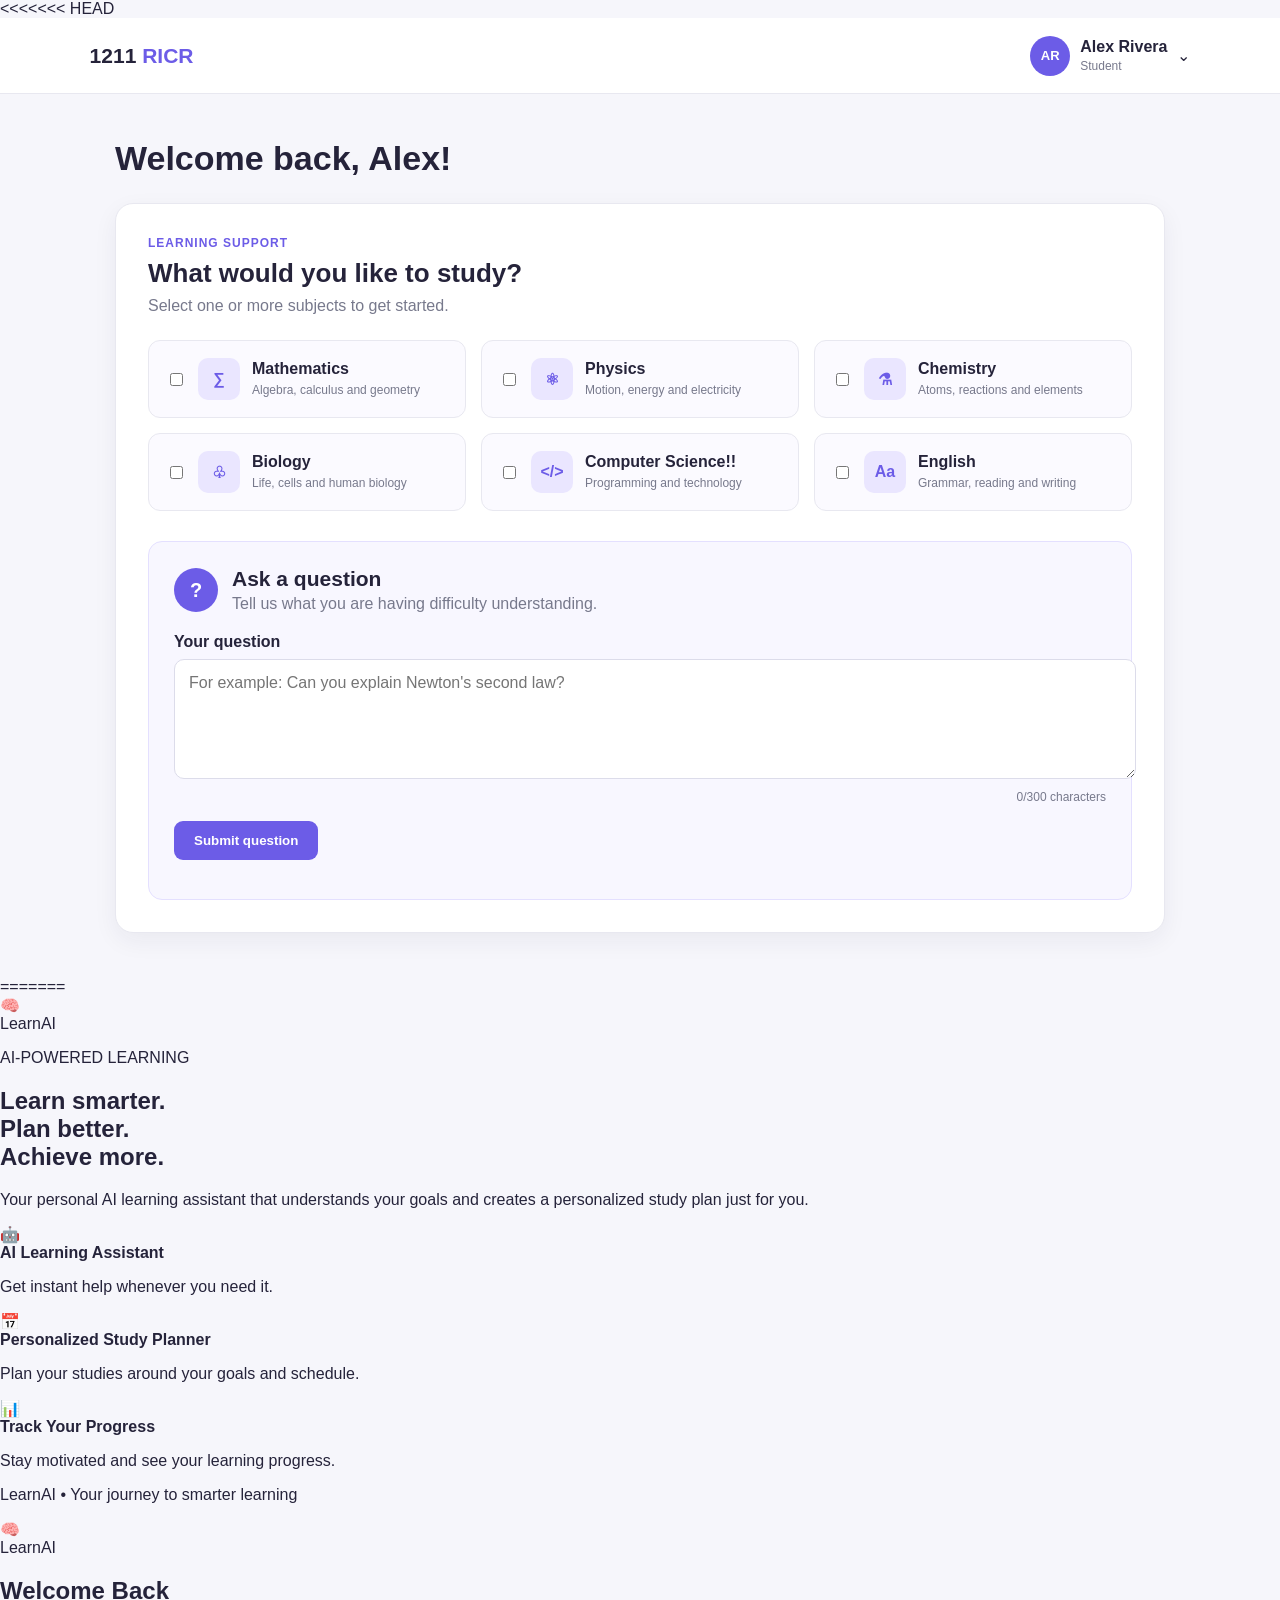
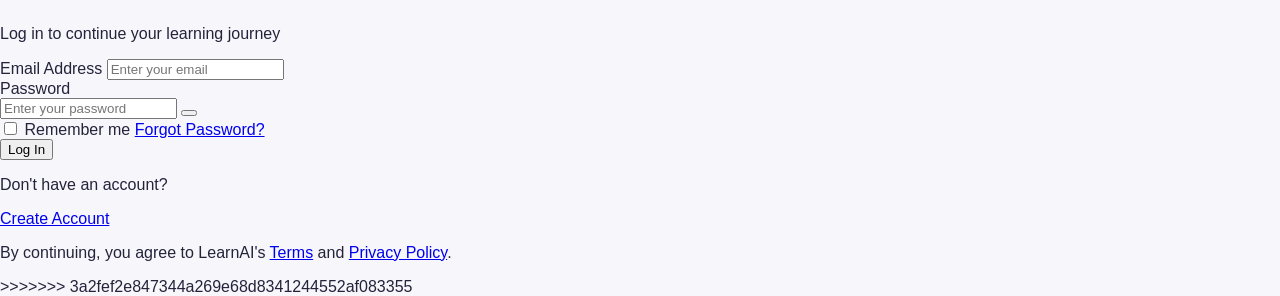
==== commit 2eaa2352: "Update index.html" ====
--- a/index.html
+++ b/index.html
@@ -91,7 +91,7 @@
             <input type="checkbox" name="subjects" value="Computer Science">
             <span class="subject-icon">&lt;/&gt;</span>
             <span>
-              <strong>Computer Science</strong>
+              <strong>Computer Science!!</strong>
               <small>Programming and technology</small>
             </span>
           </label>
@@ -531,4 +531,4 @@
 </body>
 
 >>>>>>> 3a2fef2e847344a269e68d8341244552af083355
-</html>+</html>
